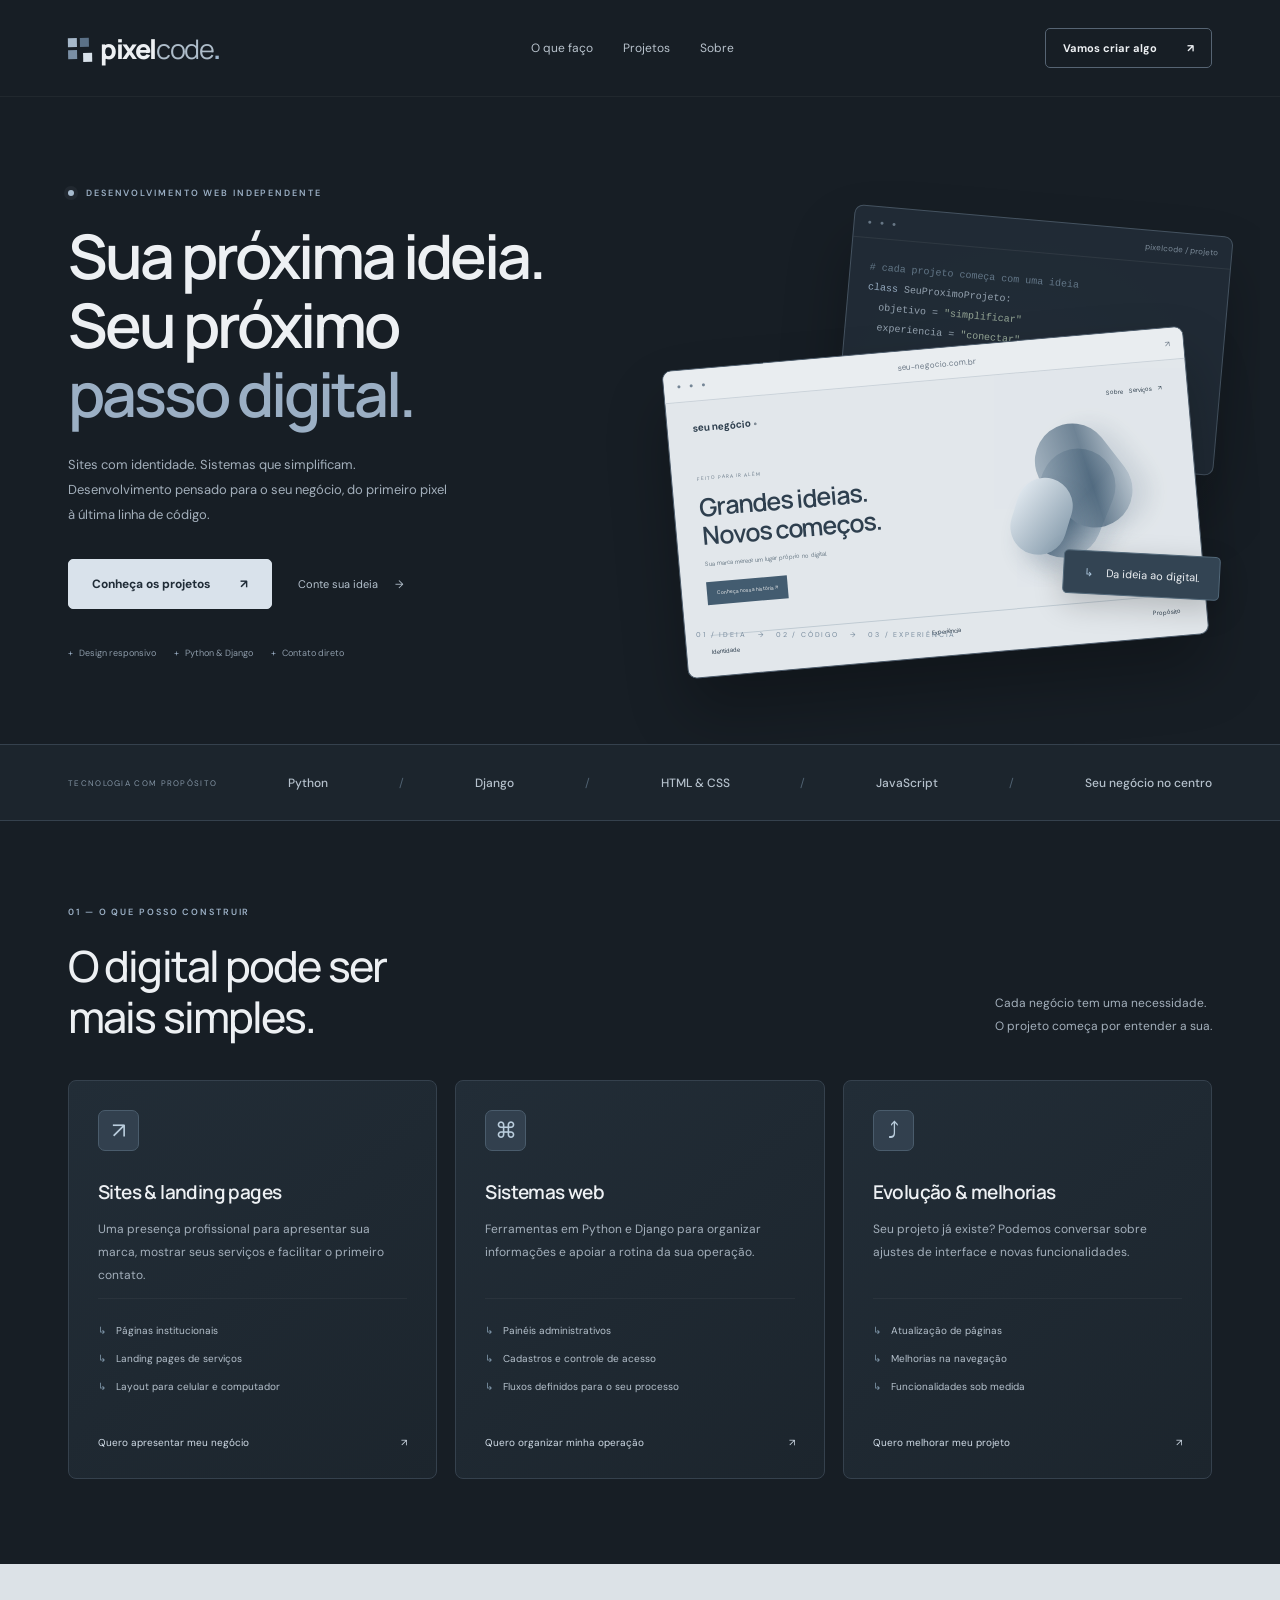
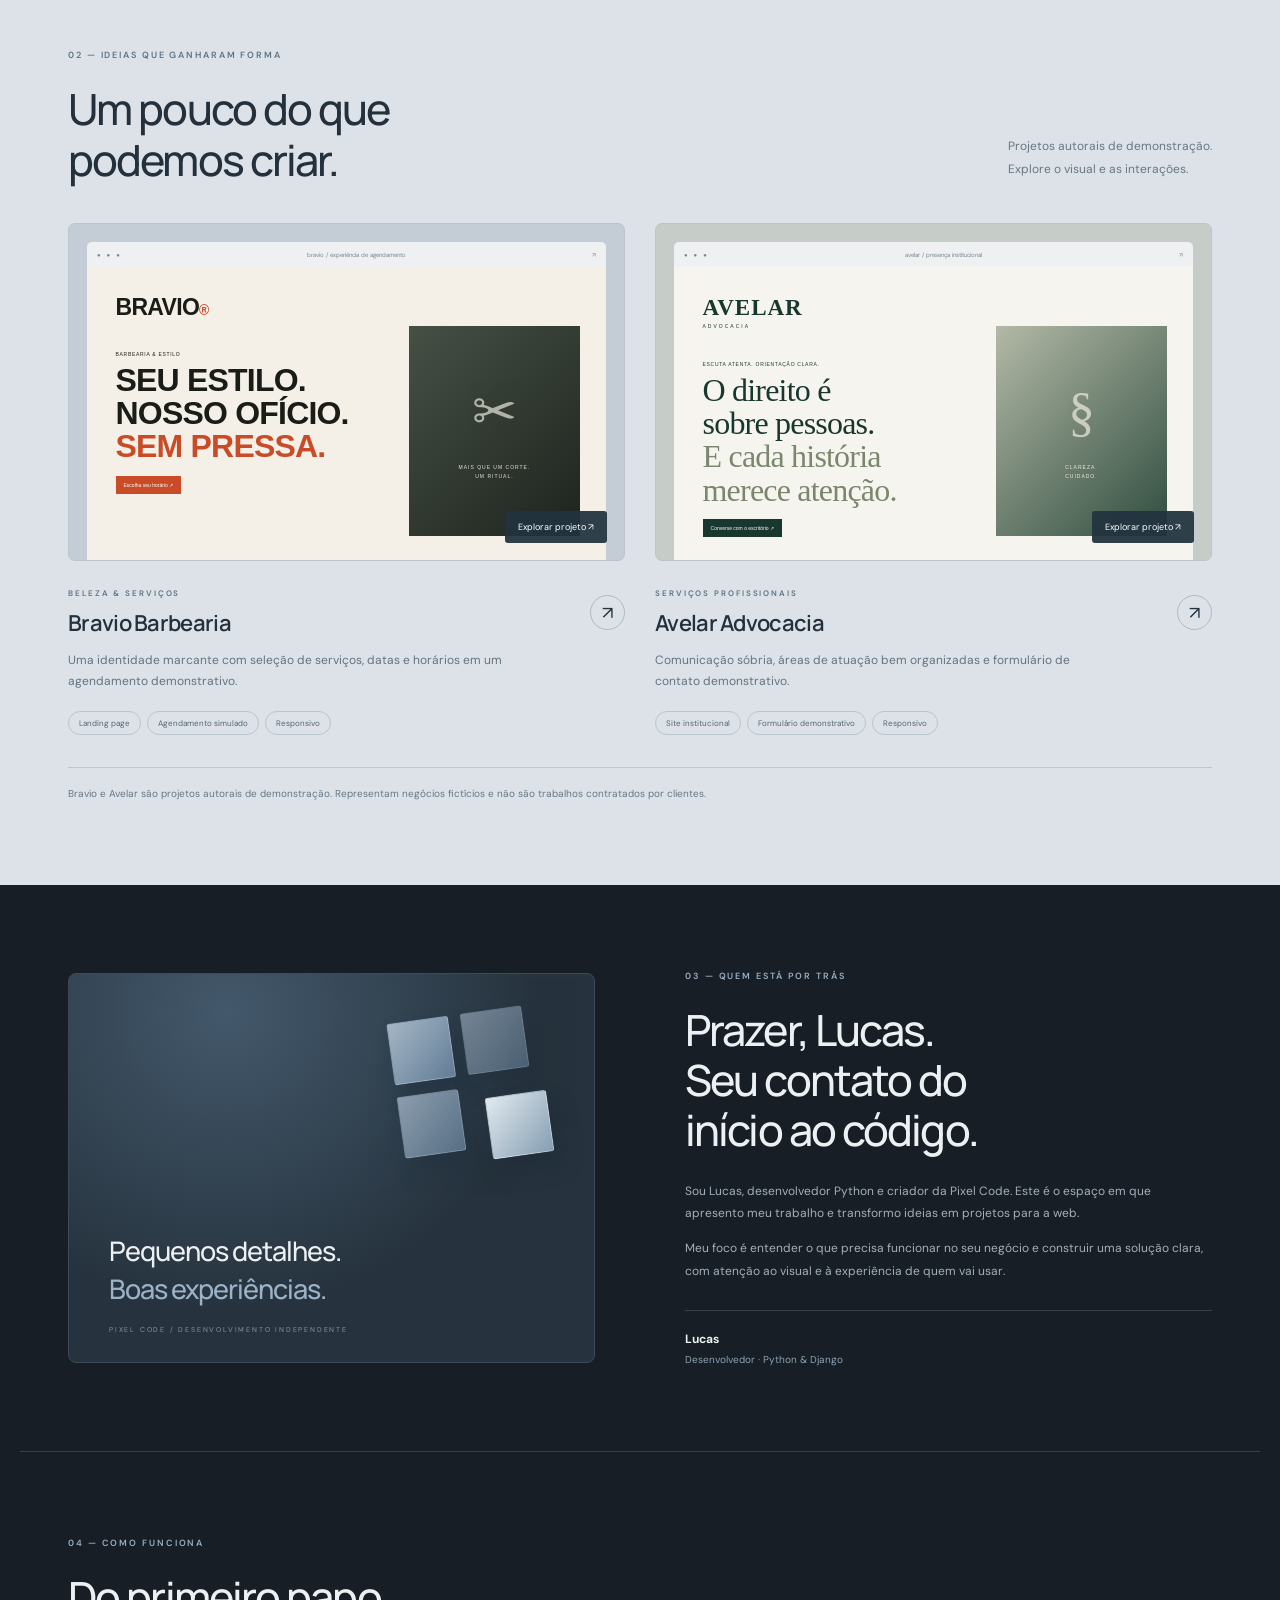
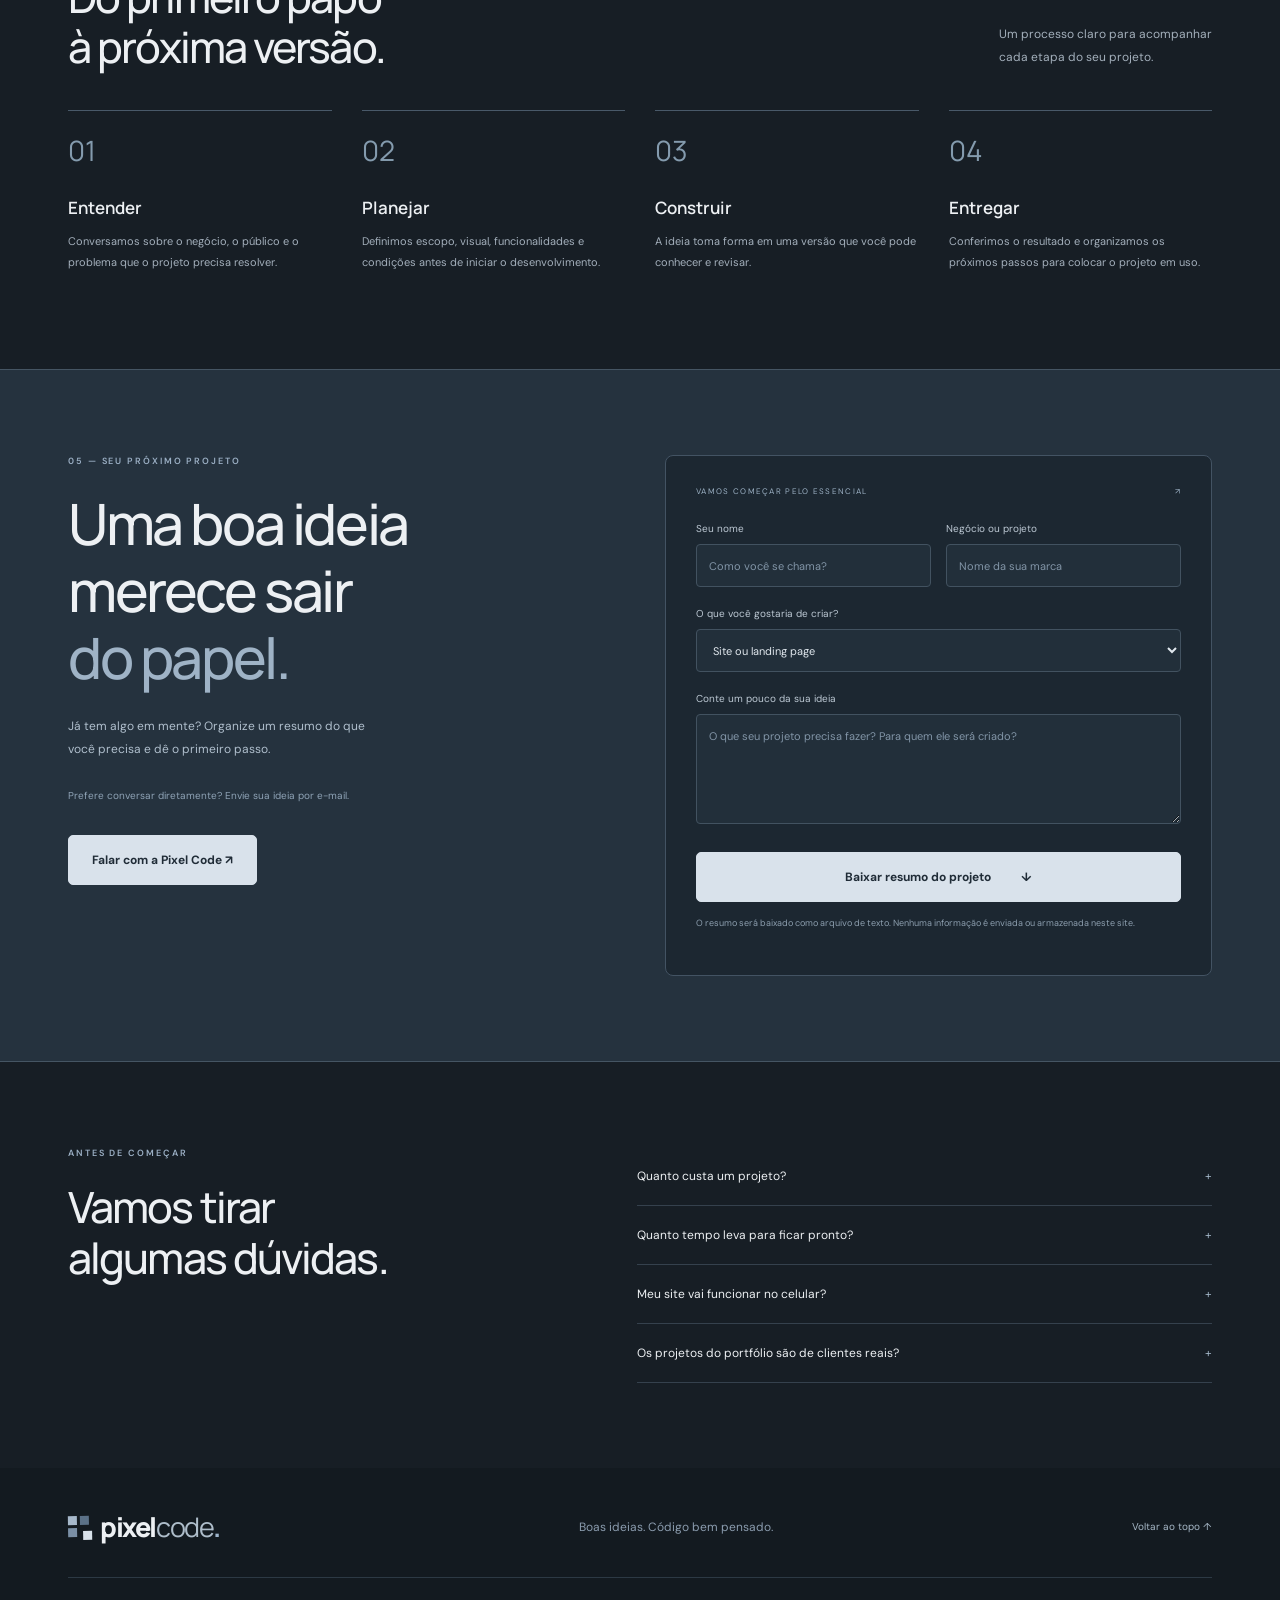
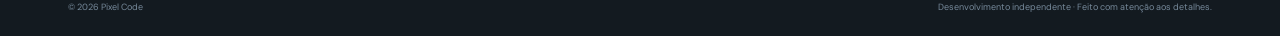
==== index.html @ fd263a15 "Add files via upload att" ====
<!DOCTYPE html><html lang="pt-BR"><head><meta charset="UTF-8"><meta name="viewport" content="width=device-width, initial-scale=1"><meta name="theme-color" content="#171e25"><meta name="description" content="Portfólio Pixel Code: projetos de sites, landing pages e sistemas web desenvolvidos com Python e Django."><title>Pixel Code — Da ideia ao digital.</title><link rel="preconnect" href="https://fonts.googleapis.com"><link href="https://fonts.googleapis.com/css2?family=DM+Sans:wght@400;500;600;700&family=Manrope:wght@400;500;600;700;800&display=swap" rel="stylesheet"><link rel="stylesheet" href="./styles.css"><link rel="icon" href="./assets/favicon.svg" type="image/svg+xml"></head><body><header class="header"><nav class="wrap nav" aria-label="Navegação principal"><a class="logo" href="#inicio" aria-label="Pixel Code início"><span class="mark" aria-hidden="true"><i></i><i></i><i></i><i></i></span>pixel<span>code</span><b>.</b></a><div class="nav-links"><a href="#servicos">O que faço</a><a href="#projetos">Projetos</a><a href="#sobre">Sobre</a></div><a class="button small outline" href="#contato">Vamos criar algo <span>↗</span></a></nav></header>
<main><section id="inicio" class="hero wrap"><div class="hero-copy"><p class="eyebrow"><span class="dot"></span> DESENVOLVIMENTO WEB INDEPENDENTE</p><h1>Sua próxima ideia.<br>Seu próximo<br><span>passo digital.</span></h1><p class="intro">Sites com identidade. Sistemas que simplificam.<br>Desenvolvimento pensado para o seu negócio, do primeiro pixel à última linha de código.</p><div class="hero-actions"><a href="#projetos" class="button">Conheça os projetos <span>↗</span></a><a href="#contato" class="text-link">Conte sua ideia <span>→</span></a></div><div class="hero-tags"><span>Design responsivo</span><span>Python & Django</span><span>Contato direto</span></div></div><div class="visual" aria-label="Ilustração de desenvolvimento de um site"><div class="orb"></div><div class="window back-window"><div class="window-bar"><span>● ● ●</span><span>pixelcode / projeto</span></div><div class="code"><span class="code-muted"># cada projeto começa com uma ideia</span><br><b>class</b> SeuProximoProjeto:<br>&nbsp;&nbsp;objetivo = <em>"simplificar"</em><br>&nbsp;&nbsp;experiencia = <em>"conectar"</em><br><br>&nbsp;&nbsp;<b>def</b> construir(self):<br>&nbsp;&nbsp;&nbsp;&nbsp;<b>return</b> ideia.em_realidade()</div></div><div class="window front-window"><div class="window-bar"><span>● ● ●</span><span>seu-negocio.com.br</span><span>↗</span></div><div class="mini-site"><div class="mini-nav"><b>seu negócio<span>®</span></b><span>Sobre &nbsp; Serviços &nbsp; ↗</span></div><div class="mini-body"><div><span class="mini-label">FEITO PARA IR ALÉM</span><h2>Grandes ideias.<br>Novos começos.</h2><p>Sua marca merece um lugar próprio no digital.</p><span class="mini-btn">Conheça nossa história ↗</span></div><div class="sculpture"><div></div><div></div><div></div></div></div><div class="mini-bottom"><span>Identidade</span><span>Experiência</span><span>Propósito</span></div></div></div><div class="floating-label"><span>↳</span> Da ideia ao digital.</div><span class="coordinate">01 / IDEIA &nbsp; → &nbsp; 02 / CÓDIGO &nbsp; → &nbsp; 03 / EXPERIÊNCIA</span></div></section>
<div class="tech-strip"><div class="wrap"><span>TECNOLOGIA COM PROPÓSITO</span><b>Python</b><i>/</i><b>Django</b><i>/</i><b>HTML & CSS</b><i>/</i><b>JavaScript</b><i>/</i><b>Seu negócio no centro</b></div></div>
<section id="servicos" class="wrap section"><div class="section-head"><div><p class="eyebrow">01 — O QUE POSSO CONSTRUIR</p><h2>O digital pode ser<br>mais simples.</h2></div><p>Cada negócio tem uma necessidade.<br>O projeto começa por entender a sua.</p></div><div class="services"><article><span class="service-icon">↗</span><h3>Sites & landing pages</h3><p>Uma presença profissional para apresentar sua marca, mostrar seus serviços e facilitar o primeiro contato.</p><ul><li>Páginas institucionais</li><li>Landing pages de serviços</li><li>Layout para celular e computador</li></ul><a href="#contato" data-kind="Site ou landing page">Quero apresentar meu negócio <span>↗</span></a></article><article><span class="service-icon">⌘</span><h3>Sistemas web</h3><p>Ferramentas em Python e Django para organizar informações e apoiar a rotina da sua operação.</p><ul><li>Painéis administrativos</li><li>Cadastros e controle de acesso</li><li>Fluxos definidos para o seu processo</li></ul><a href="#contato" data-kind="Sistema web">Quero organizar minha operação <span>↗</span></a></article><article><span class="service-icon">⤴</span><h3>Evolução & melhorias</h3><p>Seu projeto já existe? Podemos conversar sobre ajustes de interface e novas funcionalidades.</p><ul><li>Atualização de páginas</li><li>Melhorias na navegação</li><li>Funcionalidades sob medida</li></ul><a href="#contato" data-kind="Melhorias em projeto existente">Quero melhorar meu projeto <span>↗</span></a></article></div></section>
<section id="projetos" class="projects section"><div class="wrap"><div class="section-head"><div><p class="eyebrow">02 — IDEIAS QUE GANHARAM FORMA</p><h2>Um pouco do que<br>podemos criar.</h2></div><p>Projetos autorais de demonstração.<br>Explore o visual e as interações.</p></div><div class="project-grid"><article class="project"><a class="project-preview bravio" href="./projetos/bravio/" target="_blank" rel="noopener" aria-label="Abrir demonstração Bravio Barbearia"><div class="browser-top"><span>● ● ●</span><span>bravio / experiência de agendamento</span><span>↗</span></div><div class="project-cover cover-bravio" aria-hidden="true"><div class="cover-brand">BRAVIO<span>®</span></div><div class="cover-content"><span>BARBEARIA & ESTILO</span><strong>Seu estilo.<br>Nosso ofício.<br><em>Sem pressa.</em></strong><span class="cover-cta">Escolha seu horário ↗</span></div><div class="cover-art"><span>✂</span><small>MAIS QUE UM CORTE.<br>UM RITUAL.</small></div></div><span class="preview-open">Explorar projeto ↗</span></a><div class="project-meta"><div><p class="eyebrow">BELEZA & SERVIÇOS</p><h3>Bravio Barbearia</h3></div><a href="./projetos/bravio/" target="_blank" rel="noopener" aria-label="Abrir projeto Bravio">↗</a></div><p class="project-description">Uma identidade marcante com seleção de serviços, datas e horários em um agendamento demonstrativo.</p><div class="chips"><span>Landing page</span><span>Agendamento simulado</span><span>Responsivo</span></div></article><article class="project"><a class="project-preview avelar" href="./projetos/avelar/" target="_blank" rel="noopener" aria-label="Abrir demonstração Avelar Advocacia"><div class="browser-top"><span>● ● ●</span><span>avelar / presença institucional</span><span>↗</span></div><div class="project-cover cover-avelar" aria-hidden="true"><div class="cover-brand">AVELAR<small>ADVOCACIA</small></div><div class="cover-content"><span>ESCUTA ATENTA. ORIENTAÇÃO CLARA.</span><strong>O direito é<br>sobre pessoas.<br><em>E cada história<br>merece atenção.</em></strong><span class="cover-cta">Converse com o escritório ↗</span></div><div class="cover-art"><span>§</span><small>CLAREZA.<br>CUIDADO.</small></div></div><span class="preview-open">Explorar projeto ↗</span></a><div class="project-meta"><div><p class="eyebrow">SERVIÇOS PROFISSIONAIS</p><h3>Avelar Advocacia</h3></div><a href="./projetos/avelar/" target="_blank" rel="noopener" aria-label="Abrir projeto Avelar">↗</a></div><p class="project-description">Comunicação sóbria, áreas de atuação bem organizadas e formulário de contato demonstrativo.</p><div class="chips"><span>Site institucional</span><span>Formulário demonstrativo</span><span>Responsivo</span></div></article></div><p class="project-note">Bravio e Avelar são projetos autorais de demonstração. Representam negócios fictícios e não são trabalhos contratados por clientes.</p></div></section>
<section id="sobre" class="wrap section about"><div class="about-art" aria-hidden="true"><div class="big-pixel"><i></i><i></i><i></i><i></i></div><p>Pequenos detalhes.<br><span>Boas experiências.</span></p><span class="art-index">PIXEL CODE / DESENVOLVIMENTO INDEPENDENTE</span></div><div class="about-copy"><p class="eyebrow">03 — QUEM ESTÁ POR TRÁS</p><h2>Prazer, Lucas.<br>Seu contato do<br>início ao código.</h2><p>Sou Lucas, desenvolvedor Python e criador da Pixel Code. Este é o espaço em que apresento meu trabalho e transformo ideias em projetos para a web.</p><p>Meu foco é entender o que precisa funcionar no seu negócio e construir uma solução clara, com atenção ao visual e à experiência de quem vai usar.</p><div class="about-sign"><b>Lucas</b><span>Desenvolvedor · Python & Django</span></div></div></section>
<section class="wrap section process-section"><div class="section-head"><div><p class="eyebrow">04 — COMO FUNCIONA</p><h2>Do primeiro papo<br>à próxima versão.</h2></div><p>Um processo claro para acompanhar<br>cada etapa do seu projeto.</p></div><div class="process"><article><span>01</span><h3>Entender</h3><p>Conversamos sobre o negócio, o público e o problema que o projeto precisa resolver.</p></article><article><span>02</span><h3>Planejar</h3><p>Definimos escopo, visual, funcionalidades e condições antes de iniciar o desenvolvimento.</p></article><article><span>03</span><h3>Construir</h3><p>A ideia toma forma em uma versão que você pode conhecer e revisar.</p></article><article><span>04</span><h3>Entregar</h3><p>Conferimos o resultado e organizamos os próximos passos para colocar o projeto em uso.</p></article></div></section>
<section id="contato" class="contact section"><div class="wrap contact-grid"><div><p class="eyebrow">05 — SEU PRÓXIMO PROJETO</p><h2>Uma boa ideia<br>merece sair<br><span>do papel.</span></h2><p class="contact-intro">Já tem algo em mente? Organize um resumo do que você precisa e dê o primeiro passo.</p><p class="contact-note" id="contact-note">Prepare seu briefing ou entre em contato: pixelc.contato@gmail.com.</p><a class="direct-contact button" id="direct-contact" href="mailto:pixelc.contato@gmail.com">Falar com a Pixel Code ↗</a></div><form id="brief-form" class="brief-form"><div class="form-head"><span>VAMOS COMEÇAR PELO ESSENCIAL</span><span>↗</span></div><div class="field-grid"><div><label for="name">Seu nome</label><input id="name" autocomplete="name" minlength="2" maxlength="80" placeholder="Como você se chama?" required></div><div><label for="business">Negócio ou projeto</label><input id="business" maxlength="100" placeholder="Nome da sua marca"></div><div class="wide"><label for="kind">O que você gostaria de criar?</label><select id="kind"><option>Site ou landing page</option><option>Sistema web</option><option>Melhorias em projeto existente</option><option>Ainda quero entender as possibilidades</option></select></div><div class="wide"><label for="idea">Conte um pouco da sua ideia</label><textarea id="idea" minlength="15" maxlength="2500" placeholder="O que seu projeto precisa fazer? Para quem ele será criado?" required></textarea></div></div><button class="button" type="submit">Baixar resumo do projeto <span>↓</span></button><p class="form-note">O resumo será baixado como arquivo de texto. Nenhuma informação é enviada ou armazenada neste site.</p><p class="status" id="status" role="status"></p></form></div></section>
<section class="wrap faq section"><div><p class="eyebrow">ANTES DE COMEÇAR</p><h2>Vamos tirar<br>algumas dúvidas.</h2></div><div><details><summary>Quanto custa um projeto?</summary><p>O valor depende das páginas, funcionalidades e integrações necessárias. O orçamento é definido após entender o escopo e os objetivos.</p></details><details><summary>Quanto tempo leva para ficar pronto?</summary><p>O prazo varia conforme o tamanho do projeto e a disponibilidade de textos e materiais. As etapas e as datas são combinadas antes do início.</p></details><details><summary>Meu site vai funcionar no celular?</summary><p>O layout é pensado para se adaptar a telas de celular, tablet e computador, com navegação e conteúdo adequados para cada formato.</p></details><details><summary>Os projetos do portfólio são de clientes reais?</summary><p>Bravio e Avelar são projetos autorais para demonstrar possibilidades de design e interação. Os formulários e agendamentos dessas páginas são simulações.</p></details></div></section></main>
<footer class="footer"><div class="wrap"><div class="footer-top"><a class="logo" href="#inicio"><span class="mark" aria-hidden="true"><i></i><i></i><i></i><i></i></span>pixel<span>code</span><b>.</b></a><p>Boas ideias. Código bem pensado.</p><a href="#inicio">Voltar ao topo ↑</a></div><div class="footer-bottom"><span>© <span id="year"></span> Pixel Code</span><span>Desenvolvimento independente · Feito com atenção aos detalhes.</span></div></div></footer><script src="./script.js"></script></body></html>
---- styles.css ----
:root{--bg:#171e25;--panel:#1e2730;--lighter:#26313c;--line:#35414d;--text:#edf0f3;--muted:#a3afbb;--blue:#9bafc4;--light:#d9e2eb}*{box-sizing:border-box}html{scroll-behavior:smooth;scroll-padding-top:90px}body{margin:0;background:var(--bg);color:var(--text);font-family:'DM Sans',sans-serif;-webkit-font-smoothing:antialiased}a{color:inherit;text-decoration:none}button,input,textarea,select{font:inherit}button{cursor:pointer}a:focus-visible,button:focus-visible,input:focus-visible,textarea:focus-visible,select:focus-visible,summary:focus-visible{outline:2px solid var(--blue);outline-offset:5px}[hidden]{display:none!important}.wrap{max-width:1240px;padding:0 48px;margin:auto}.header{border-bottom:1px solid #ffffff0b}.nav{height:96px;display:flex;justify-content:space-between;align-items:center}.logo{display:inline-flex;align-items:center;font:800 27px 'Manrope',sans-serif;letter-spacing:-1.4px}.logo>span:not(.mark){font-weight:400;color:#aebdca}.logo>b{color:#9eb5cc}.mark{display:grid;grid-template-columns:9px 9px;gap:3px;margin-right:11px;transform:rotate(-1deg)}.mark i{width:9px;height:9px;background:#a6b8ca}.mark i:nth-child(2){background:#5b7187}.mark i:nth-child(3){background:#7a8fa5}.mark i:nth-child(4){transform:translate(3px,3px);background:#d8e1e9}.nav-links{display:flex;gap:30px;font-size:12px;color:#b8c2cc}.nav-links a:hover,.text-link:hover{color:white}.button{display:inline-flex;justify-content:center;align-items:center;gap:30px;background:var(--light);border:1px solid var(--light);color:#202c37;padding:16px 23px;font-size:12px;font-weight:700;border-radius:5px;transition:background .2s,transform .2s}.button:hover{background:white;transform:translateY(-2px)}.small{padding:12px 17px;font-size:11px}.outline{background:transparent;border-color:#566473;color:var(--text)}.outline:hover{background:var(--lighter)}.hero{padding-top:90px;padding-bottom:85px;display:grid;grid-template-columns:1.1fr 1fr;gap:15px;align-items:center;overflow:hidden}.eyebrow{font-size:9px;letter-spacing:1.9px;color:var(--blue);font-weight:600;margin:0 0 23px}.dot{display:inline-block;width:6px;height:6px;background:#a7bbce;border-radius:50%;margin-right:8px;box-shadow:0 0 0 4px #a7bbce10}h1,h2,h3,p{margin-top:0}h1{font:600 clamp(47px,4.8vw,67px)/1.12 'Manrope',sans-serif;letter-spacing:-3px;margin:0 0 25px}h1>span{color:var(--blue)}.intro{font-size:13px;color:var(--muted);line-height:1.9;max-width:380px;margin-bottom:32px}.hero-actions{display:flex;align-items:center;gap:26px}.text-link{font-size:11px;color:#b4c1cd;display:inline-flex;gap:17px}.hero-tags{display:flex;gap:18px;margin-top:38px;color:#8d9ba9;font-size:9px}.hero-tags span:before{content:'+';margin-right:6px;color:var(--blue)}.visual{height:430px;position:relative;perspective:1000px}.orb{width:440px;height:440px;background:radial-gradient(ellipse,#65829c26,transparent 65%);position:absolute;top:0;right:-30px}.window{position:absolute;border:1px solid #4d5c6b;border-radius:9px;background:#222d38;overflow:hidden;box-shadow:0 35px 60px #0004}.back-window{width:380px;height:240px;right:-12px;top:12px;transform:rotate(5deg);opacity:.85}.window-bar{height:32px;padding:0 13px;border-bottom:1px solid #ffffff14;display:flex;align-items:center;justify-content:space-between;font-size:8px;color:#8e9eae}.window-bar>span:first-child{font-size:7px;letter-spacing:3px;color:#758696}.code{font:10px/2 monospace;padding:19px;color:#a9b8c6}.code b{color:#adc4dc;font-weight:400}.code em{color:#abbda9;font-style:normal}.code-muted{color:#6f8597}.front-window{left:0;right:15px;top:140px;transform:rotate(-5deg);background:#e2e7eb}.front-window .window-bar{background:#e9edf0;color:#697684;border-color:#cbd3da}.mini-site{padding:20px 25px;color:#2e3f4e}.mini-nav{display:flex;justify-content:space-between;align-items:center;font-size:6px}.mini-nav b{font-size:10px}.mini-nav b span{font-size:6px;margin-left:3px}.mini-body{display:grid;grid-template-columns:1.3fr 1fr;gap:10px;padding:30px 0}.mini-label{font-size:5px;letter-spacing:1px;color:#6e7e8c}.mini-body h2{font:600 25px/1.15 'Manrope';letter-spacing:-1px;margin:8px 0}.mini-body p{font-size:6px;color:#6d7d89;max-width:140px;line-height:1.8}.mini-btn{display:inline-block;background:#435c70;color:#eee;padding:8px 10px;font-size:5px;margin-top:7px}.mini-bottom{border-top:1px solid #c0cbd3;display:flex;justify-content:space-between;font-size:6px;padding-top:12px}.sculpture{position:relative;display:flex;align-items:center;justify-content:center;transform:rotate(-8deg)}.sculpture div{position:absolute;width:75px;height:112px;border-radius:45px;background:linear-gradient(110deg,#9eafbd,#526b80 55%,#c1cdd7);box-shadow:12px 12px 20px #3b526b28;transform:rotate(35deg)}.sculpture div:nth-child(2){transform:rotate(-25deg) translate(27px,-14px);opacity:.8}.sculpture div:nth-child(3){width:56px;height:78px;transform:rotate(30deg) translate(-24px,21px);background:linear-gradient(110deg,#e6edf3,#8399aa)}.floating-label{position:absolute;right:-8px;bottom:41px;padding:14px 20px;background:#334453;border:1px solid #526879;border-radius:5px;font-size:11px;transform:rotate(3deg);box-shadow:0 10px 30px #0003}.floating-label span{margin-right:10px;color:#a8c2d8}.coordinate{position:absolute;bottom:-1px;left:22px;font-size:7px;letter-spacing:1.8px;color:#788b9d}.tech-strip{border-top:1px solid var(--line);border-bottom:1px solid var(--line);background:#1c252d}.tech-strip .wrap{min-height:75px;display:flex;align-items:center;justify-content:space-between;gap:22px}.tech-strip span{font-size:8px;letter-spacing:1.3px;color:#8495a5}.tech-strip b{font-weight:500;font-size:12px;color:#b5c1cc}.tech-strip i{font-style:normal;font-size:12px;color:#506272}.section{padding-top:85px;padding-bottom:85px}.section-head{display:flex;justify-content:space-between;align-items:end;gap:30px;margin-bottom:38px}h2{font:500 43px/1.17 'Manrope',sans-serif;letter-spacing:-1.9px;margin:0} .section-head>p{font-size:12px;line-height:1.9;color:var(--muted);margin:0 0 4px}.services{display:grid;grid-template-columns:repeat(3,1fr);gap:18px}.services article{border:1px solid var(--line);background:linear-gradient(140deg,#222d37,#1c252d);padding:29px;border-radius:8px}.service-icon{width:41px;height:41px;background:#32404e;color:#bacddd;border:1px solid #4a5c6c;display:grid;place-items:center;border-radius:7px;font-size:22px;margin-bottom:28px}.services h3{font:600 19px 'Manrope';letter-spacing:-.6px;margin-bottom:13px}.services p{font-size:12px;color:var(--muted);line-height:1.9;min-height:68px}.services ul{list-style:none;padding:18px 0;margin:0 0 17px;border-top:1px solid #ffffff0b;color:#b6c2cd;font-size:10px;line-height:2.8}.services li:before{content:'↳';color:#7d94a7;margin-right:10px}.services a{font-size:10px;display:flex;justify-content:space-between;gap:10px;color:#d1dce7}.projects{background:#dce2e7;color:#24313d}.projects .eyebrow{color:#5d7386}.projects .section-head>p{color:#687784}.project-grid{display:grid;grid-template-columns:1fr 1fr;gap:30px}.project-preview{isolation:isolate;display:block;position:relative;background:#c4cdd5;border:1px solid #bac5ce;padding:20px 20px 0;border-radius:7px;overflow:hidden;height:300px}.project-preview.avelar{background:#c6cdc8}.browser-top{display:flex;align-items:center;justify-content:space-between;background:#eef0f1;height:25px;font-size:6px;color:#7b8790;padding:0 10px;border-radius:5px 5px 0 0}.browser-top>span:first-child{font-size:6px;letter-spacing:2px}.preview-open{position:absolute;bottom:17px;right:17px;background:#22333fee;color:white;padding:10px 13px;font-size:9px;border-radius:3px;transition:transform .2s}.project-preview:hover .preview-open{transform:translateY(-4px)}.project-meta{display:flex;justify-content:space-between;align-items:center;margin:27px 0 12px}.project-meta .eyebrow{font-size:8px;margin-bottom:10px}.project-meta h3{font:600 22px 'Manrope';margin:0;letter-spacing:-.7px}.project-meta>a{display:grid;place-items:center;border:1px solid #aebbc5;width:35px;height:35px;border-radius:50%;font-size:18px}.project-description{font-size:12px;color:#637382;line-height:1.8;max-width:440px;margin-bottom:18px}.chips{display:flex;flex-wrap:wrap;gap:6px}.chips span{font-size:8px;padding:6px 10px;border:1px solid #b9c5ce;border-radius:20px;color:#526777}.project-note{font-size:10px;color:#667887;margin:32px 0 0;border-top:1px solid #bcc8d1;padding-top:19px}.about{display:grid;grid-template-columns:1fr 1fr;gap:90px;align-items:center}.about-art{height:390px;border:1px solid #3b4b59;background:radial-gradient(at 30% 10%,#43586b,#26333e 60%);border-radius:8px;padding:40px;position:relative;overflow:hidden}.big-pixel{display:grid;grid-template-columns:62px 62px;gap:12px;transform:rotate(-8deg);position:absolute;right:63px;top:40px}.big-pixel i{width:62px;height:62px;background:linear-gradient(135deg,#a4b5c5,#637e97);box-shadow:7px 14px 22px #11212f44;border:1px solid #abc0d244;border-radius:3px}.big-pixel i:nth-child(2){opacity:.6}.big-pixel i:nth-child(3){opacity:.8}.big-pixel i:nth-child(4){transform:translate(13px,13px);background:linear-gradient(135deg,#e1e9ef,#859fb3)}.about-art>p{position:absolute;bottom:54px;font:500 27px/1.4 'Manrope';letter-spacing:-1px;margin:0}.about-art>p span{color:#9cb3c7}.art-index{position:absolute;bottom:28px;font-size:7px;letter-spacing:1.8px;color:#8196a9}.about-copy h2{margin-bottom:24px}.about-copy>p:not(.eyebrow){font-size:12px;color:var(--muted);line-height:1.9}.about-sign{margin-top:27px;border-top:1px solid var(--line);padding-top:20px;display:flex;flex-direction:column;gap:6px;font-size:12px}.about-sign span{font-size:10px;color:#8ea2b5}.process-section{border-top:1px solid var(--line)}.process{display:grid;grid-template-columns:repeat(4,1fr);gap:30px}.process article{border-top:1px solid #495969;padding-top:20px}.process article>span{font:400 28px 'Manrope';color:#849bae}.process h3{font:600 17px 'Manrope';margin:27px 0 12px}.process p{color:var(--muted);font-size:11px;line-height:1.9}.contact{background:#25323e;border-top:1px solid #455563;border-bottom:1px solid #455563}.contact-grid{display:grid;grid-template-columns:1fr 1.1fr;gap:100px}.contact h2{font-size:57px;letter-spacing:-2.4px}.contact h2 span{color:#9fb3c6}.contact-intro{font-size:12px;color:#b0bfcd;line-height:1.9;margin:25px 0;max-width:300px}.contact-note{font-size:10px;color:#8fa3b6;line-height:1.9;max-width:290px}.direct-contact{margin-top:20px}.brief-form{background:#1c2731;padding:30px;border:1px solid #435363;border-radius:8px}.form-head{display:flex;justify-content:space-between;font-size:8px;letter-spacing:1.3px;color:#9cb1c4;margin-bottom:26px}.field-grid{display:grid;grid-template-columns:1fr 1fr;gap:20px 15px}.wide{grid-column:1/-1}label{font-size:10px;display:block;margin-bottom:9px;color:#bdc9d4}input,select,textarea{border:1px solid #425260;border-radius:4px;background:#222f3a;color:#e1e8ee;width:100%;padding:12px;font-size:11px;min-height:43px}input::placeholder,textarea::placeholder{color:#8295a7}textarea{resize:vertical;min-height:110px;line-height:1.7}.brief-form>.button{width:100%;margin-top:23px}.form-note{font-size:9px;color:#8c9eae;line-height:1.8;margin:13px 0 0}.status{font-size:11px;color:#c8d9e6;line-height:1.8;margin:14px 0 0}.faq{display:grid;grid-template-columns:1fr 1.2fr;gap:90px}details{border-bottom:1px solid var(--line);padding:21px 0}summary{display:flex;justify-content:space-between;gap:15px;font-size:12px;cursor:pointer;list-style:none}summary:after{content:'+';color:#9db0c1}details[open] summary:after{content:'−'}details p{font-size:11px;color:var(--muted);line-height:1.9;margin:16px 20px 0 0}.footer{background:#131a20;padding:40px 0 23px}.footer-top{display:flex;align-items:center;justify-content:space-between;gap:30px}.footer-top p{font-size:12px;color:#8b9cae;margin:0}.footer-top>a:last-child{font-size:10px;color:#a7b8c7}.footer-bottom{display:flex;justify-content:space-between;gap:20px;border-top:1px solid #2c3944;margin-top:32px;padding-top:23px;font-size:9px;color:#76899a}@media(min-width:1400px){}@media(max-width:900px){.wrap{padding:0 28px}.hero{padding-top:65px;padding-bottom:65px}.hero h1{font-size:53px;letter-spacing:-2.5px}.hero-actions{gap:17px}.hero-actions .button{padding:14px 17px;font-size:10px;gap:15px}.hero-tags{gap:12px;font-size:8px}.visual{transform:scale(.86);transform-origin:center; margin-left:-20px;margin-right:-20px}.nav-links{gap:22px}.tech-strip .wrap{gap:15px}.tech-strip span{font-size:7px}.tech-strip b{font-size:10px}.services article{padding:23px}.services h3{font-size:17px}.services p{min-height:91px}.services a{font-size:9px}.about,.contact-grid,.faq{gap:45px}.project-preview{isolation:isolate;height:240px;padding:15px 15px 0}.about-art{padding:25px}.about-art>p{font-size:23px}.big-pixel{right:40px}.process{gap:22px}.contact h2{font-size:48px}.brief-form{padding:24px}}@media(max-width:600px){.wrap{padding:0 23px}.nav{height:80px}.logo{font-size:24px}.nav-links{display:none}.small{font-size:9px;padding:11px 12px;gap:13px}.hero{grid-template-columns:1fr;padding-top:45px;padding-bottom:40px;gap:20px}.hero h1{font-size:53px;letter-spacing:-2.5px}.eyebrow{font-size:8px;letter-spacing:1.5px}.intro{font-size:12px}.hero-actions .button{padding:16px 20px;font-size:11px}.hero-tags{margin-top:28px;font-size:8px;gap:15px}.visual{height:365px;transform:none;margin:15px 0 0}.back-window{width:285px;right:0;top:8px;height:205px}.code{font-size:8px;padding:17px}.front-window{top:125px;left:4px;right:8px}.mini-site{padding:15px 18px}.mini-body{padding:25px 0}.mini-body h2{font-size:22px}.floating-label{right:0;bottom:26px;font-size:10px;padding:12px}.coordinate{font-size:6px;bottom:0;left:0}.tech-strip .wrap{justify-content:center;flex-wrap:wrap;gap:15px;padding-top:20px;padding-bottom:20px}.tech-strip span{width:100%;text-align:center}.tech-strip b:last-child,.tech-strip i:last-of-type{display:none}.section{padding-top:58px;padding-bottom:58px}h2{font-size:36px;letter-spacing:-1.5px}.section-head{display:block;margin-bottom:30px}.section-head>p{margin-top:20px;font-size:11px}.services{grid-template-columns:1fr;gap:15px}.services article{padding:26px}.services h3{font-size:20px}.services p{min-height:0;font-size:12px}.services a{font-size:10px}.service-icon{margin-bottom:22px}.project-grid{grid-template-columns:1fr;gap:38px}.project-preview{isolation:isolate;height:250px}.project-meta{margin-top:22px}.project-note{font-size:9px}.about,.contact-grid,.faq{grid-template-columns:1fr;gap:35px}.about-art{height:330px;padding:30px}.about-art>p{font-size:27px}.big-pixel{right:60px;top:30px}.process{grid-template-columns:1fr 1fr;gap:24px}.process h3{margin-top:17px}.process p{font-size:10px}.contact h2{font-size:49px}.contact-intro{max-width:100%}.contact-note{max-width:100%}.brief-form{padding:24px 18px}.field-grid{gap:18px 12px}.footer-top{align-items:start;flex-wrap:wrap;gap:22px}.footer-top p{font-size:10px}.footer-bottom{flex-direction:column;gap:12px;font-size:8px}.faq{gap:18px}}@media(prefers-reduced-motion:reduce){html{scroll-behavior:auto}.button,.preview-open{transition:none}}

/* Responsive project covers; no fixed-width embedded documents. */
.project-grid>*{min-width:0}.project-preview{height:auto!important;padding:18px 18px 0!important;aspect-ratio:1.65;display:flex;flex-direction:column}.browser-top{flex-shrink:0}.project-cover{position:relative;flex:1;min-height:0;overflow:hidden;padding:5.5%;container-type:inline-size}.cover-bravio{background:#f4f0e7;color:#191c17}.cover-avelar{background:#f6f4ee;color:#18372f}.cover-brand{font:bold clamp(14px,2vw,23px)/1 Georgia,serif;letter-spacing:1px;position:relative;z-index:1}.cover-bravio .cover-brand{font-family:Impact,'Arial Narrow',sans-serif;letter-spacing:-.7px}.cover-brand>span{color:#c94b27;font-size:.6em}.cover-brand>small{display:block;font:5px Arial,sans-serif;letter-spacing:2px;margin-top:4px}.cover-content{position:relative;width:64%;z-index:1;margin-top:7%}.cover-content>span:first-child{display:block;font:5px Arial,sans-serif;letter-spacing:.7px;margin-bottom:7px}.cover-content strong{display:block;font:700 clamp(17px,2.7vw,32px)/1.04 Georgia,serif;letter-spacing:-.8px}.cover-bravio .cover-content strong{font-family:Impact,'Arial Narrow',sans-serif;text-transform:uppercase}.cover-content em{font-style:normal;color:#c94b27}.cover-avelar .cover-content strong{font-weight:400}.cover-avelar .cover-content em{color:#7b866e}.cover-cta{display:inline-block;margin-top:12px;padding:6px 8px;background:#c94b27;color:white;font:5px Arial,sans-serif}.cover-avelar .cover-cta{background:#18372f}.cover-art{position:absolute;right:5%;top:20%;bottom:8%;width:33%;background:linear-gradient(135deg,#465045,#1d241e);display:flex;flex-direction:column;align-items:center;justify-content:center;gap:20px;color:#e8e5dc}.cover-avelar .cover-art{background:linear-gradient(135deg,#b3b9a6,#304d40);color:#f0ecdf}.cover-art>span{font:54px Georgia,serif;opacity:.7}.cover-art small{font:5px/1.8 Arial,sans-serif;letter-spacing:1px;text-align:center}.preview-open{z-index:2}.project-preview .browser-top{gap:10px}.browser-top>span:nth-child(2){overflow:hidden;white-space:nowrap;text-overflow:ellipsis}@media(max-width:600px){.project-preview{aspect-ratio:1.4}.cover-content strong{font-size:clamp(19px,6vw,30px)}.cover-brand{font-size:19px}.cover-content{margin-top:7%}.cover-content>span:first-child{font-size:4.5px}.cover-art>span{font-size:48px}.preview-open{font-size:8px;padding:8px 10px;bottom:13px;right:13px}}
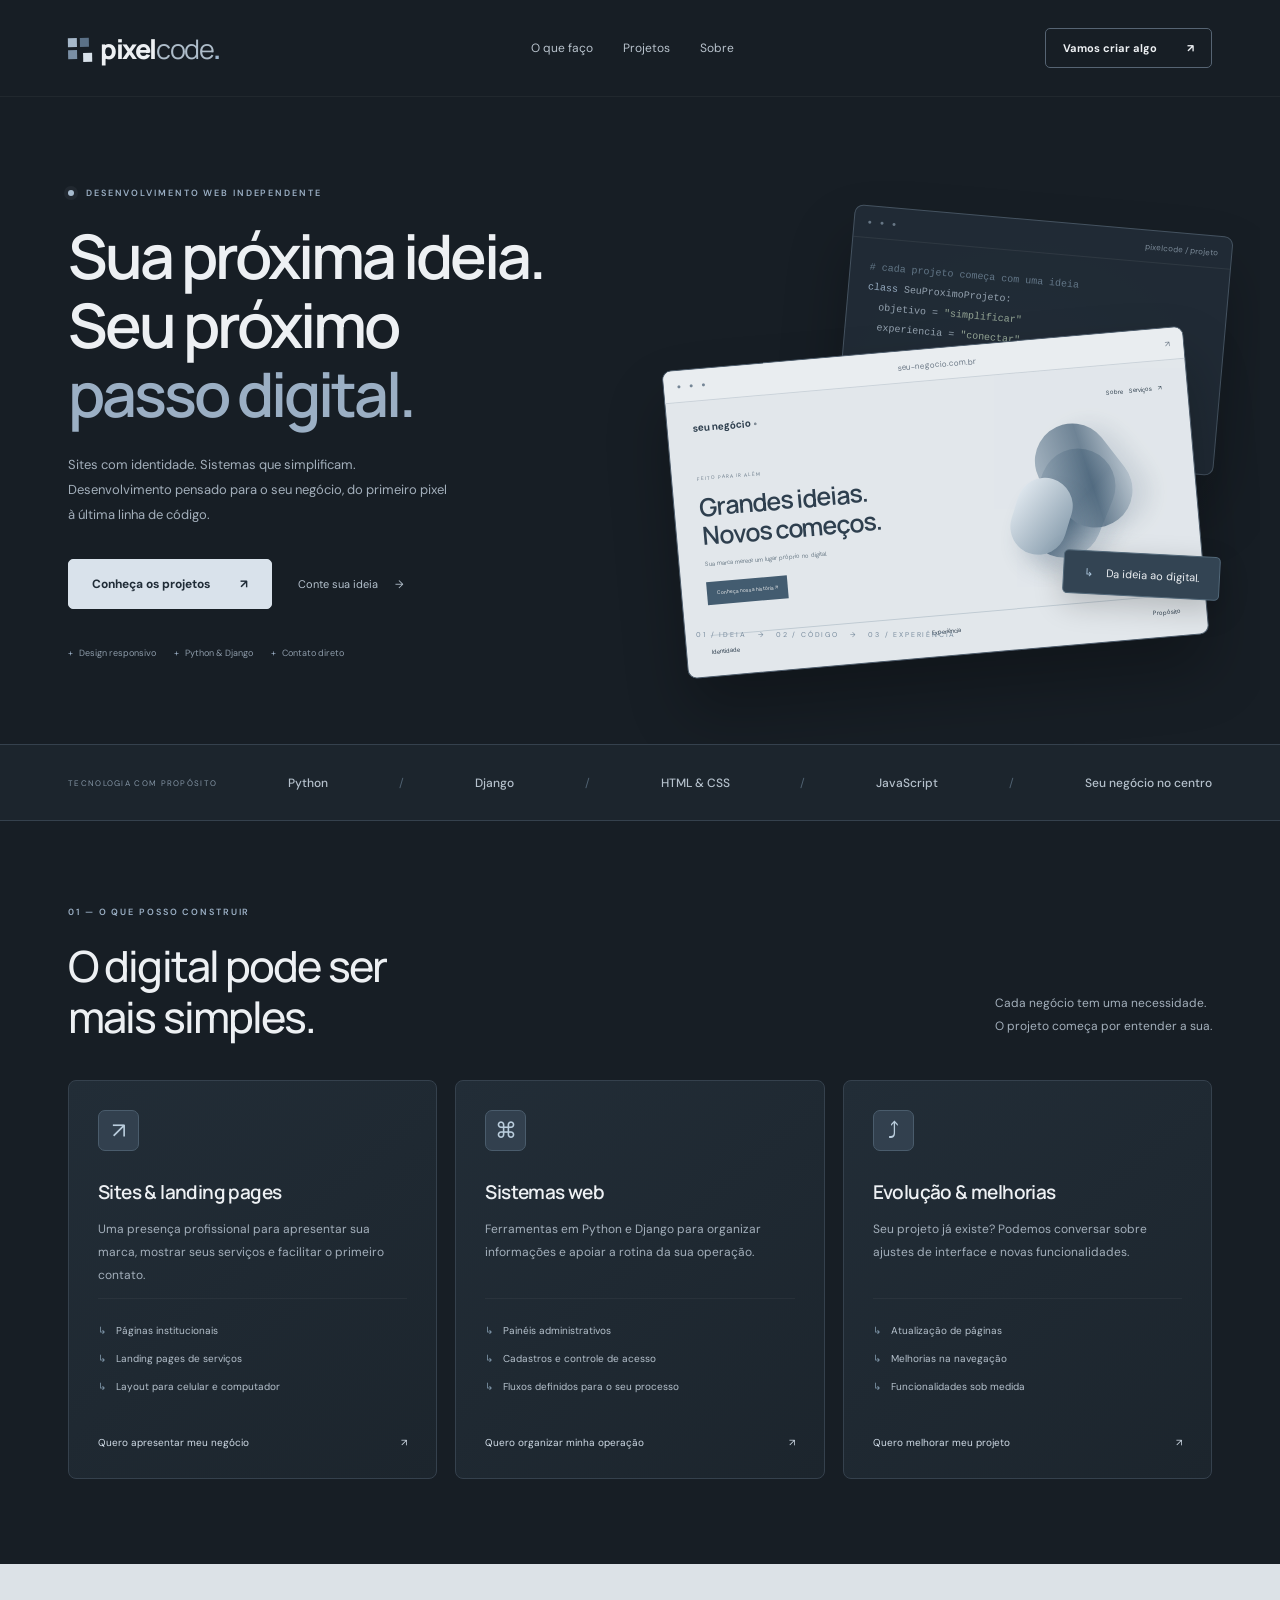
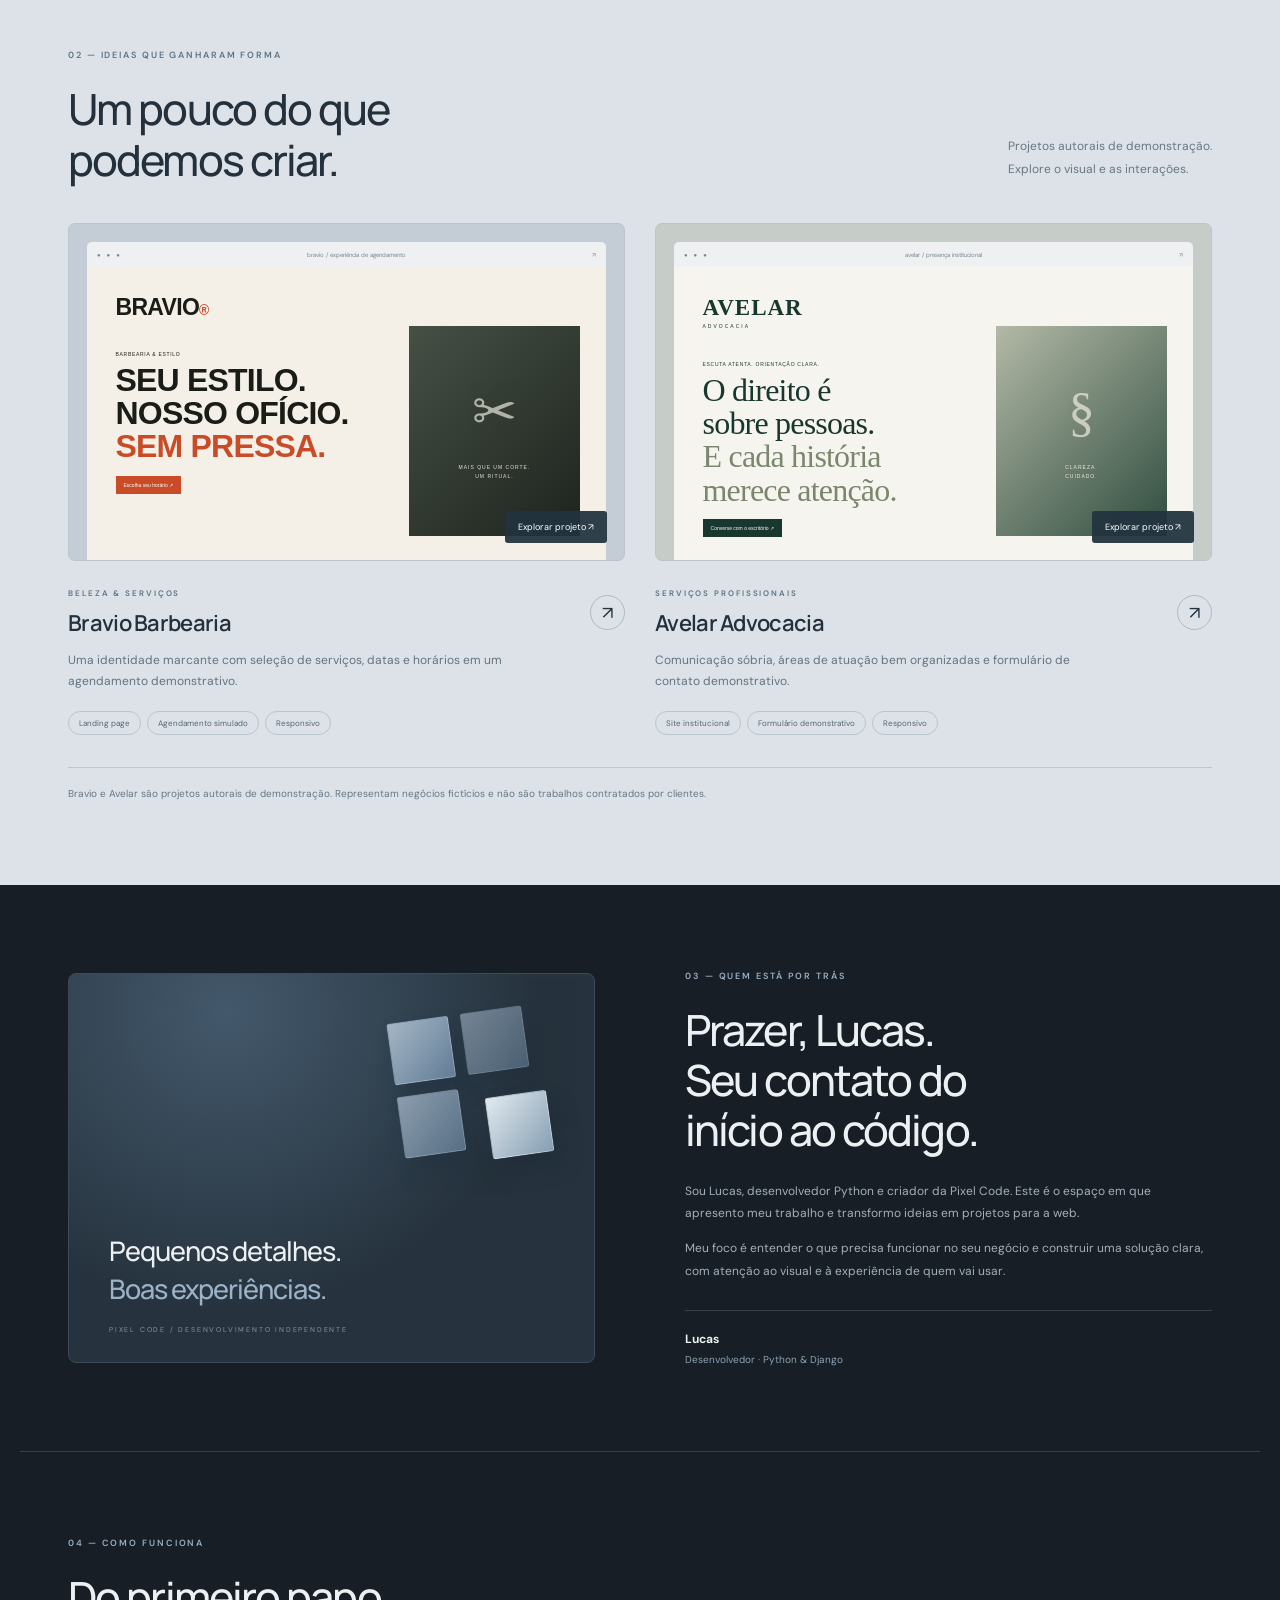
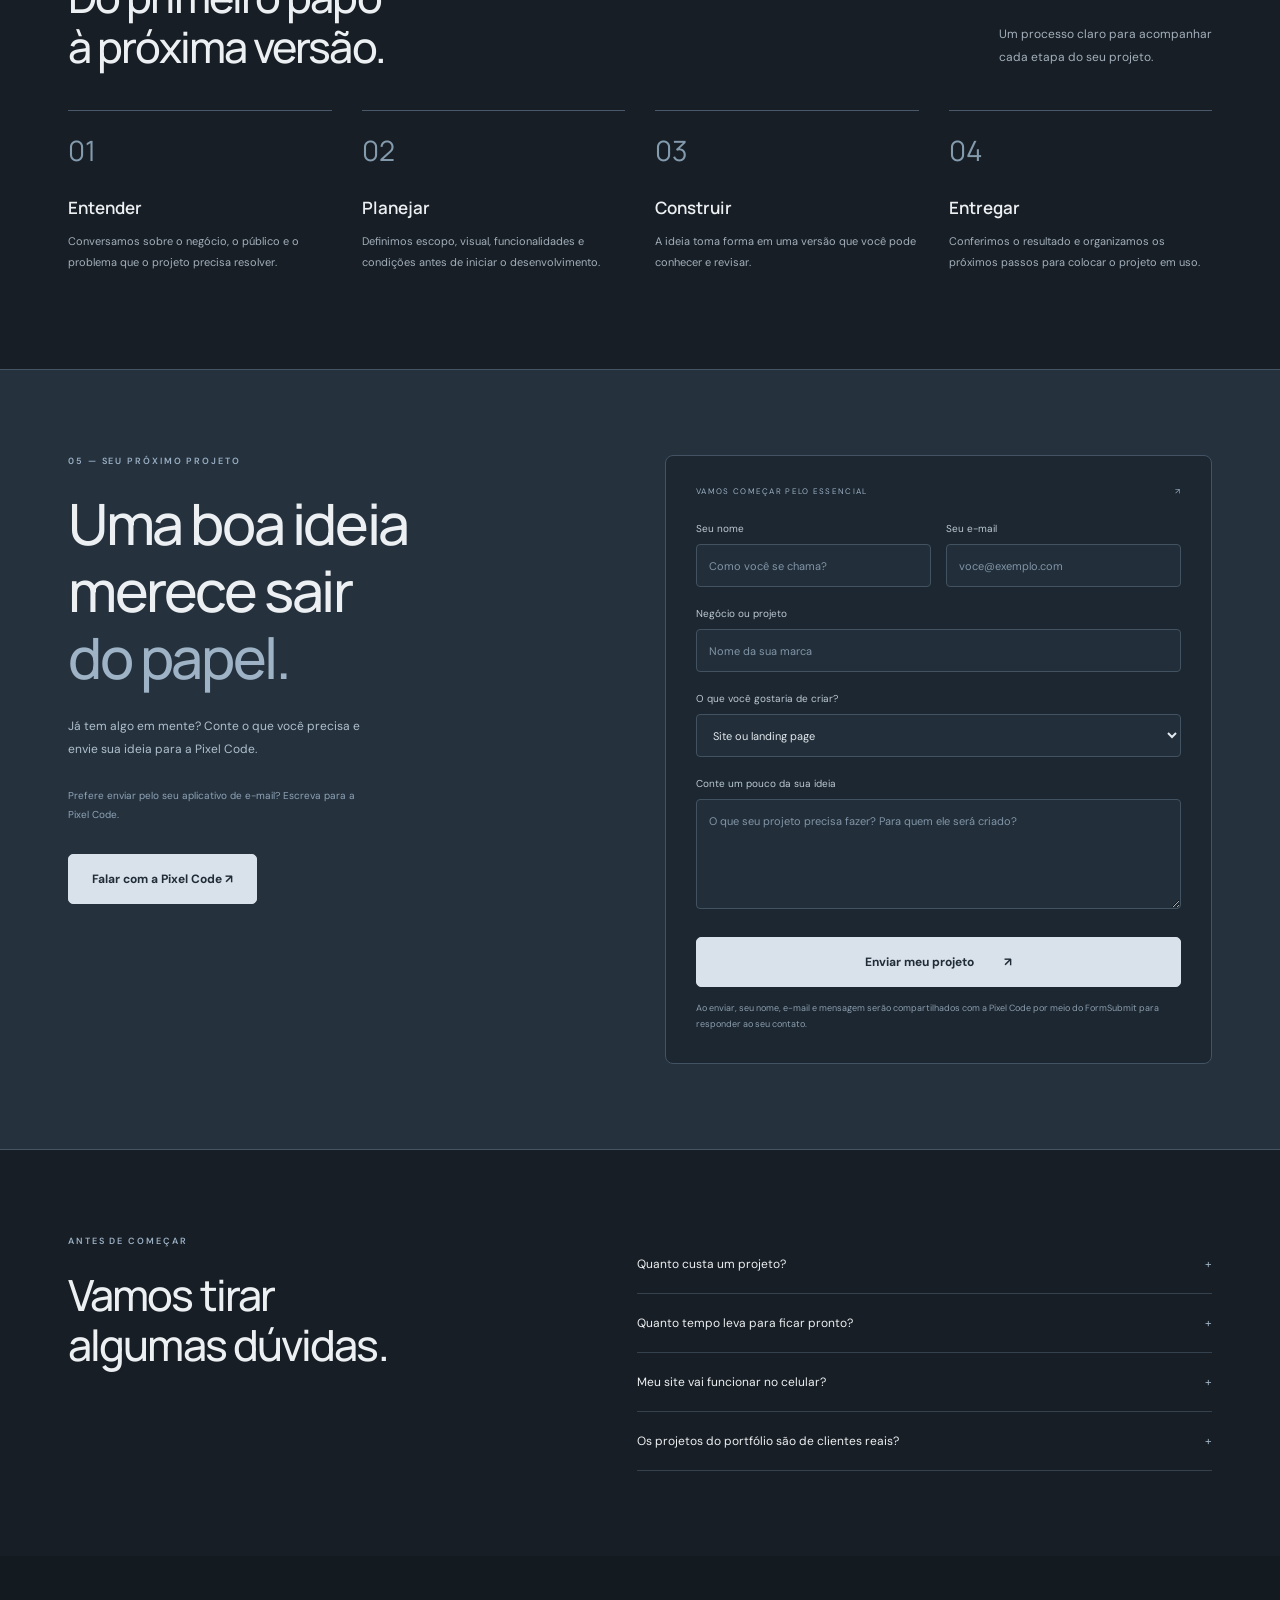
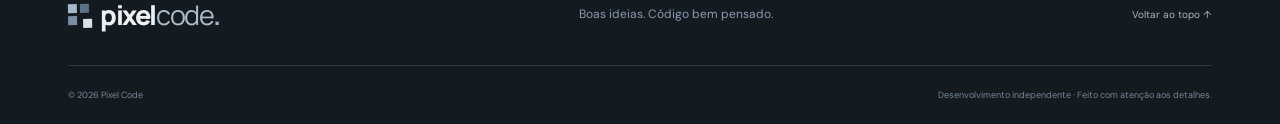
==== commit 86507b7a: "Add files via upload" ====
--- a/index.html
+++ b/index.html
@@ -5,6 +5,10 @@
 <section id="projetos" class="projects section"><div class="wrap"><div class="section-head"><div><p class="eyebrow">02 — IDEIAS QUE GANHARAM FORMA</p><h2>Um pouco do que<br>podemos criar.</h2></div><p>Projetos autorais de demonstração.<br>Explore o visual e as interações.</p></div><div class="project-grid"><article class="project"><a class="project-preview bravio" href="./projetos/bravio/" target="_blank" rel="noopener" aria-label="Abrir demonstração Bravio Barbearia"><div class="browser-top"><span>● ● ●</span><span>bravio / experiência de agendamento</span><span>↗</span></div><div class="project-cover cover-bravio" aria-hidden="true"><div class="cover-brand">BRAVIO<span>®</span></div><div class="cover-content"><span>BARBEARIA & ESTILO</span><strong>Seu estilo.<br>Nosso ofício.<br><em>Sem pressa.</em></strong><span class="cover-cta">Escolha seu horário ↗</span></div><div class="cover-art"><span>✂</span><small>MAIS QUE UM CORTE.<br>UM RITUAL.</small></div></div><span class="preview-open">Explorar projeto ↗</span></a><div class="project-meta"><div><p class="eyebrow">BELEZA & SERVIÇOS</p><h3>Bravio Barbearia</h3></div><a href="./projetos/bravio/" target="_blank" rel="noopener" aria-label="Abrir projeto Bravio">↗</a></div><p class="project-description">Uma identidade marcante com seleção de serviços, datas e horários em um agendamento demonstrativo.</p><div class="chips"><span>Landing page</span><span>Agendamento simulado</span><span>Responsivo</span></div></article><article class="project"><a class="project-preview avelar" href="./projetos/avelar/" target="_blank" rel="noopener" aria-label="Abrir demonstração Avelar Advocacia"><div class="browser-top"><span>● ● ●</span><span>avelar / presença institucional</span><span>↗</span></div><div class="project-cover cover-avelar" aria-hidden="true"><div class="cover-brand">AVELAR<small>ADVOCACIA</small></div><div class="cover-content"><span>ESCUTA ATENTA. ORIENTAÇÃO CLARA.</span><strong>O direito é<br>sobre pessoas.<br><em>E cada história<br>merece atenção.</em></strong><span class="cover-cta">Converse com o escritório ↗</span></div><div class="cover-art"><span>§</span><small>CLAREZA.<br>CUIDADO.</small></div></div><span class="preview-open">Explorar projeto ↗</span></a><div class="project-meta"><div><p class="eyebrow">SERVIÇOS PROFISSIONAIS</p><h3>Avelar Advocacia</h3></div><a href="./projetos/avelar/" target="_blank" rel="noopener" aria-label="Abrir projeto Avelar">↗</a></div><p class="project-description">Comunicação sóbria, áreas de atuação bem organizadas e formulário de contato demonstrativo.</p><div class="chips"><span>Site institucional</span><span>Formulário demonstrativo</span><span>Responsivo</span></div></article></div><p class="project-note">Bravio e Avelar são projetos autorais de demonstração. Representam negócios fictícios e não são trabalhos contratados por clientes.</p></div></section>
 <section id="sobre" class="wrap section about"><div class="about-art" aria-hidden="true"><div class="big-pixel"><i></i><i></i><i></i><i></i></div><p>Pequenos detalhes.<br><span>Boas experiências.</span></p><span class="art-index">PIXEL CODE / DESENVOLVIMENTO INDEPENDENTE</span></div><div class="about-copy"><p class="eyebrow">03 — QUEM ESTÁ POR TRÁS</p><h2>Prazer, Lucas.<br>Seu contato do<br>início ao código.</h2><p>Sou Lucas, desenvolvedor Python e criador da Pixel Code. Este é o espaço em que apresento meu trabalho e transformo ideias em projetos para a web.</p><p>Meu foco é entender o que precisa funcionar no seu negócio e construir uma solução clara, com atenção ao visual e à experiência de quem vai usar.</p><div class="about-sign"><b>Lucas</b><span>Desenvolvedor · Python & Django</span></div></div></section>
 <section class="wrap section process-section"><div class="section-head"><div><p class="eyebrow">04 — COMO FUNCIONA</p><h2>Do primeiro papo<br>à próxima versão.</h2></div><p>Um processo claro para acompanhar<br>cada etapa do seu projeto.</p></div><div class="process"><article><span>01</span><h3>Entender</h3><p>Conversamos sobre o negócio, o público e o problema que o projeto precisa resolver.</p></article><article><span>02</span><h3>Planejar</h3><p>Definimos escopo, visual, funcionalidades e condições antes de iniciar o desenvolvimento.</p></article><article><span>03</span><h3>Construir</h3><p>A ideia toma forma em uma versão que você pode conhecer e revisar.</p></article><article><span>04</span><h3>Entregar</h3><p>Conferimos o resultado e organizamos os próximos passos para colocar o projeto em uso.</p></article></div></section>
-<section id="contato" class="contact section"><div class="wrap contact-grid"><div><p class="eyebrow">05 — SEU PRÓXIMO PROJETO</p><h2>Uma boa ideia<br>merece sair<br><span>do papel.</span></h2><p class="contact-intro">Já tem algo em mente? Organize um resumo do que você precisa e dê o primeiro passo.</p><p class="contact-note" id="contact-note">Prepare seu briefing ou entre em contato: pixelc.contato@gmail.com.</p><a class="direct-contact button" id="direct-contact" href="mailto:pixelc.contato@gmail.com">Falar com a Pixel Code ↗</a></div><form id="brief-form" class="brief-form"><div class="form-head"><span>VAMOS COMEÇAR PELO ESSENCIAL</span><span>↗</span></div><div class="field-grid"><div><label for="name">Seu nome</label><input id="name" autocomplete="name" minlength="2" maxlength="80" placeholder="Como você se chama?" required></div><div><label for="business">Negócio ou projeto</label><input id="business" maxlength="100" placeholder="Nome da sua marca"></div><div class="wide"><label for="kind">O que você gostaria de criar?</label><select id="kind"><option>Site ou landing page</option><option>Sistema web</option><option>Melhorias em projeto existente</option><option>Ainda quero entender as possibilidades</option></select></div><div class="wide"><label for="idea">Conte um pouco da sua ideia</label><textarea id="idea" minlength="15" maxlength="2500" placeholder="O que seu projeto precisa fazer? Para quem ele será criado?" required></textarea></div></div><button class="button" type="submit">Baixar resumo do projeto <span>↓</span></button><p class="form-note">O resumo será baixado como arquivo de texto. Nenhuma informação é enviada ou armazenada neste site.</p><p class="status" id="status" role="status"></p></form></div></section>
+<section id="contato" class="contact section"><div class="wrap contact-grid"><div><p class="eyebrow">05 — SEU PRÓXIMO PROJETO</p><h2>Uma boa ideia<br>merece sair<br><span>do papel.</span></h2><p class="contact-intro">Já tem algo em mente? Conte o que você precisa e envie sua ideia para a Pixel Code.</p><p class="contact-note" id="contact-note">Envie sua mensagem pelo formulário ou escreva para pixelc.contato@gmail.com.</p><a class="direct-contact button" id="direct-contact" href="mailto:pixelc.contato@gmail.com">Falar com a Pixel Code ↗</a></div><form id="brief-form" class="brief-form" action="https://formsubmit.co/pixelc.contato@gmail.com" method="POST">
+<input type="hidden" name="_subject" value="Novo projeto — Portfólio Pixel Code">
+<input type="hidden" name="_template" value="table">
+<input type="hidden" name="_captcha" value="false">
+<div class="form-trap" aria-hidden="true"><label for="website">Deixe este campo vazio</label><input id="website" name="_honey" type="text" tabindex="-1" autocomplete="off"></div><div class="form-head"><span>VAMOS COMEÇAR PELO ESSENCIAL</span><span>↗</span></div><div class="field-grid"><div><label for="name">Seu nome</label><input id="name" name="name" autocomplete="name" minlength="2" maxlength="80" placeholder="Como você se chama?" required></div><div><label for="email">Seu e-mail</label><input id="email" name="email" type="email" autocomplete="email" maxlength="150" placeholder="voce@exemplo.com" required></div><div class="wide"><label for="business">Negócio ou projeto</label><input id="business" name="business" maxlength="100" placeholder="Nome da sua marca"></div><div class="wide"><label for="kind">O que você gostaria de criar?</label><select id="kind" name="kind"><option>Site ou landing page</option><option>Sistema web</option><option>Melhorias em projeto existente</option><option>Ainda quero entender as possibilidades</option></select></div><div class="wide"><label for="idea">Conte um pouco da sua ideia</label><textarea id="idea" name="message" minlength="15" maxlength="2500" placeholder="O que seu projeto precisa fazer? Para quem ele será criado?" required></textarea></div></div><button id="send-brief" class="button" type="submit">Enviar meu projeto <span aria-hidden="true">↗</span></button><p class="form-note">Ao enviar, seu nome, e-mail e mensagem serão compartilhados com a Pixel Code por meio do FormSubmit para responder ao seu contato.</p><p class="status" id="status" role="status" aria-live="polite" tabindex="-1"></p></form></div></section>
 <section class="wrap faq section"><div><p class="eyebrow">ANTES DE COMEÇAR</p><h2>Vamos tirar<br>algumas dúvidas.</h2></div><div><details><summary>Quanto custa um projeto?</summary><p>O valor depende das páginas, funcionalidades e integrações necessárias. O orçamento é definido após entender o escopo e os objetivos.</p></details><details><summary>Quanto tempo leva para ficar pronto?</summary><p>O prazo varia conforme o tamanho do projeto e a disponibilidade de textos e materiais. As etapas e as datas são combinadas antes do início.</p></details><details><summary>Meu site vai funcionar no celular?</summary><p>O layout é pensado para se adaptar a telas de celular, tablet e computador, com navegação e conteúdo adequados para cada formato.</p></details><details><summary>Os projetos do portfólio são de clientes reais?</summary><p>Bravio e Avelar são projetos autorais para demonstrar possibilidades de design e interação. Os formulários e agendamentos dessas páginas são simulações.</p></details></div></section></main>
 <footer class="footer"><div class="wrap"><div class="footer-top"><a class="logo" href="#inicio"><span class="mark" aria-hidden="true"><i></i><i></i><i></i><i></i></span>pixel<span>code</span><b>.</b></a><p>Boas ideias. Código bem pensado.</p><a href="#inicio">Voltar ao topo ↑</a></div><div class="footer-bottom"><span>© <span id="year"></span> Pixel Code</span><span>Desenvolvimento independente · Feito com atenção aos detalhes.</span></div></div></footer><script src="./script.js"></script></body></html>
--- a/styles.css
+++ b/styles.css
@@ -2,3 +2,5 @@
 
 /* Responsive project covers; no fixed-width embedded documents. */
 .project-grid>*{min-width:0}.project-preview{height:auto!important;padding:18px 18px 0!important;aspect-ratio:1.65;display:flex;flex-direction:column}.browser-top{flex-shrink:0}.project-cover{position:relative;flex:1;min-height:0;overflow:hidden;padding:5.5%;container-type:inline-size}.cover-bravio{background:#f4f0e7;color:#191c17}.cover-avelar{background:#f6f4ee;color:#18372f}.cover-brand{font:bold clamp(14px,2vw,23px)/1 Georgia,serif;letter-spacing:1px;position:relative;z-index:1}.cover-bravio .cover-brand{font-family:Impact,'Arial Narrow',sans-serif;letter-spacing:-.7px}.cover-brand>span{color:#c94b27;font-size:.6em}.cover-brand>small{display:block;font:5px Arial,sans-serif;letter-spacing:2px;margin-top:4px}.cover-content{position:relative;width:64%;z-index:1;margin-top:7%}.cover-content>span:first-child{display:block;font:5px Arial,sans-serif;letter-spacing:.7px;margin-bottom:7px}.cover-content strong{display:block;font:700 clamp(17px,2.7vw,32px)/1.04 Georgia,serif;letter-spacing:-.8px}.cover-bravio .cover-content strong{font-family:Impact,'Arial Narrow',sans-serif;text-transform:uppercase}.cover-content em{font-style:normal;color:#c94b27}.cover-avelar .cover-content strong{font-weight:400}.cover-avelar .cover-content em{color:#7b866e}.cover-cta{display:inline-block;margin-top:12px;padding:6px 8px;background:#c94b27;color:white;font:5px Arial,sans-serif}.cover-avelar .cover-cta{background:#18372f}.cover-art{position:absolute;right:5%;top:20%;bottom:8%;width:33%;background:linear-gradient(135deg,#465045,#1d241e);display:flex;flex-direction:column;align-items:center;justify-content:center;gap:20px;color:#e8e5dc}.cover-avelar .cover-art{background:linear-gradient(135deg,#b3b9a6,#304d40);color:#f0ecdf}.cover-art>span{font:54px Georgia,serif;opacity:.7}.cover-art small{font:5px/1.8 Arial,sans-serif;letter-spacing:1px;text-align:center}.preview-open{z-index:2}.project-preview .browser-top{gap:10px}.browser-top>span:nth-child(2){overflow:hidden;white-space:nowrap;text-overflow:ellipsis}@media(max-width:600px){.project-preview{aspect-ratio:1.4}.cover-content strong{font-size:clamp(19px,6vw,30px)}.cover-brand{font-size:19px}.cover-content{margin-top:7%}.cover-content>span:first-child{font-size:4.5px}.cover-art>span{font-size:48px}.preview-open{font-size:8px;padding:8px 10px;bottom:13px;right:13px}}
+
+.form-trap{position:absolute!important;left:-10000px!important;width:1px!important;height:1px!important;overflow:hidden!important}.brief-form .button:disabled{cursor:wait;opacity:.65;transform:none}.status[data-state="error"]{color:#f0b4ad}.status[data-state="success"]{color:#bbd7c8}.status:empty{display:none}
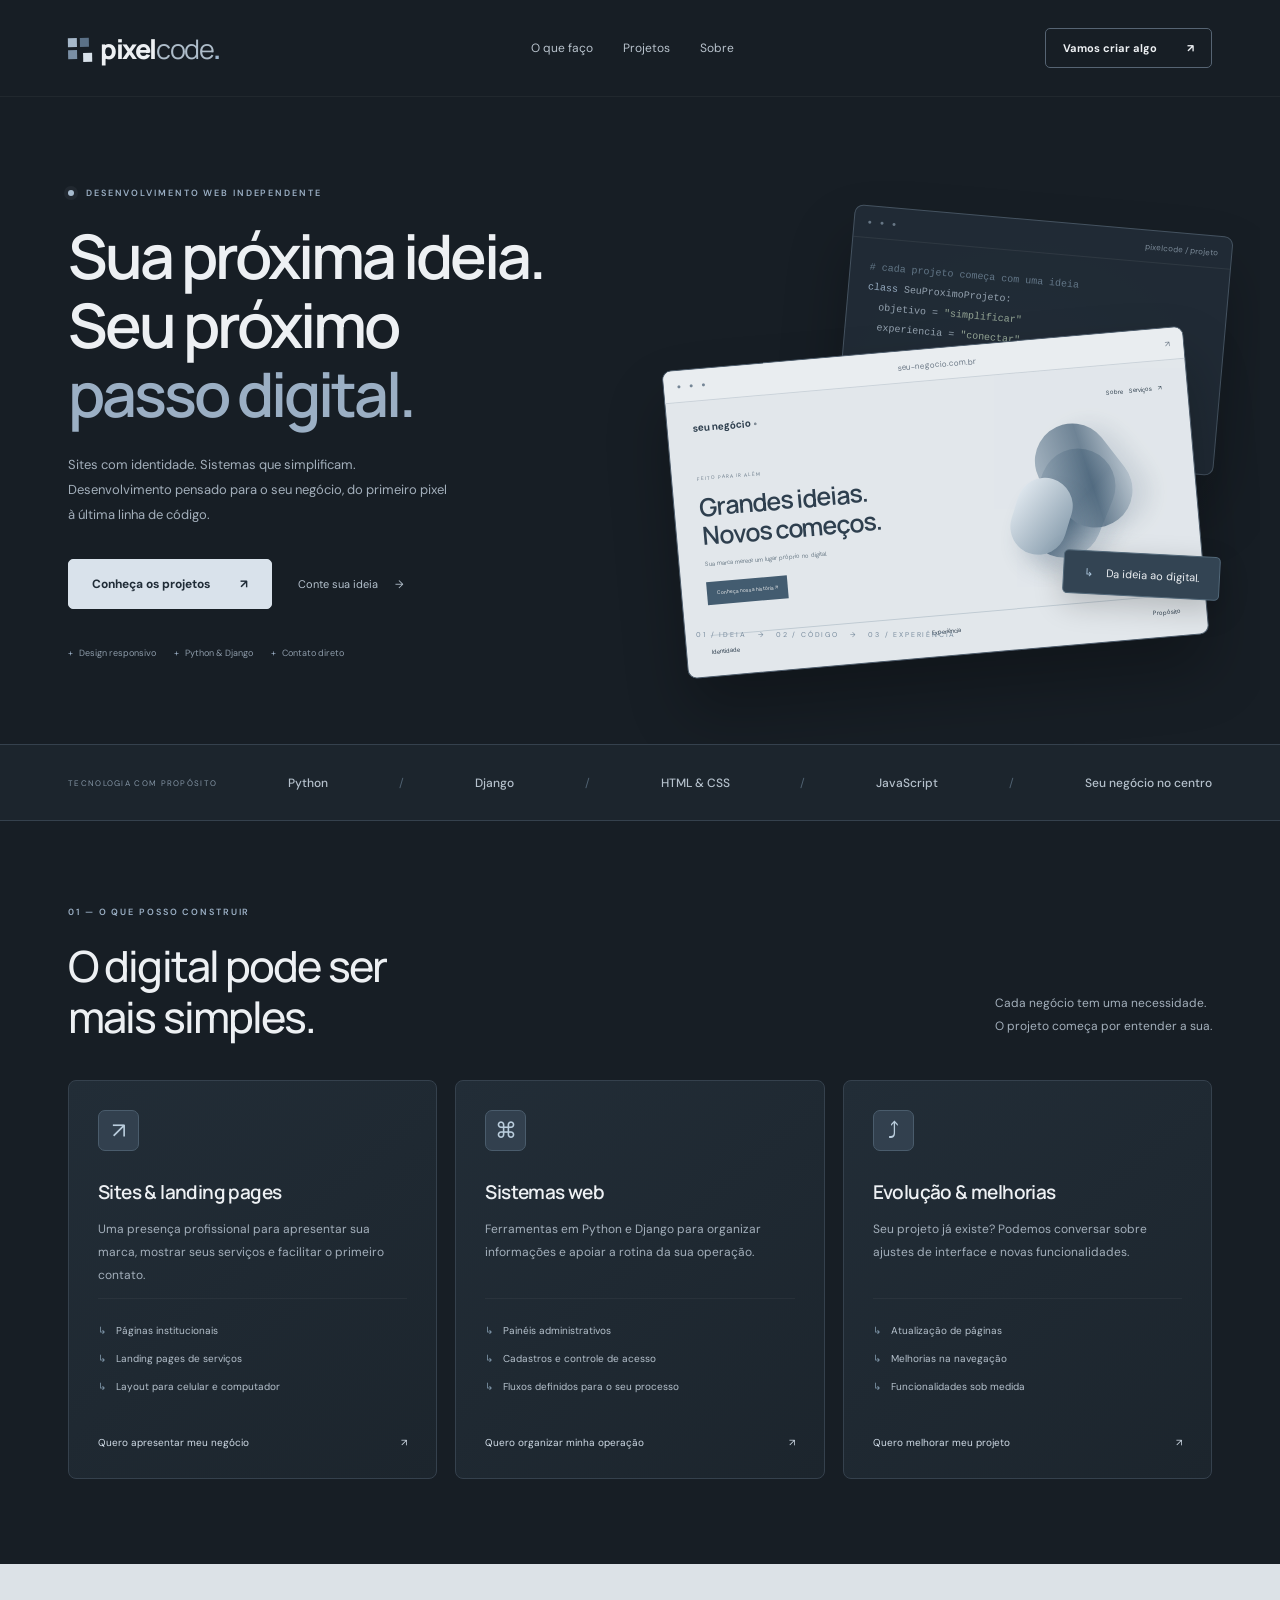
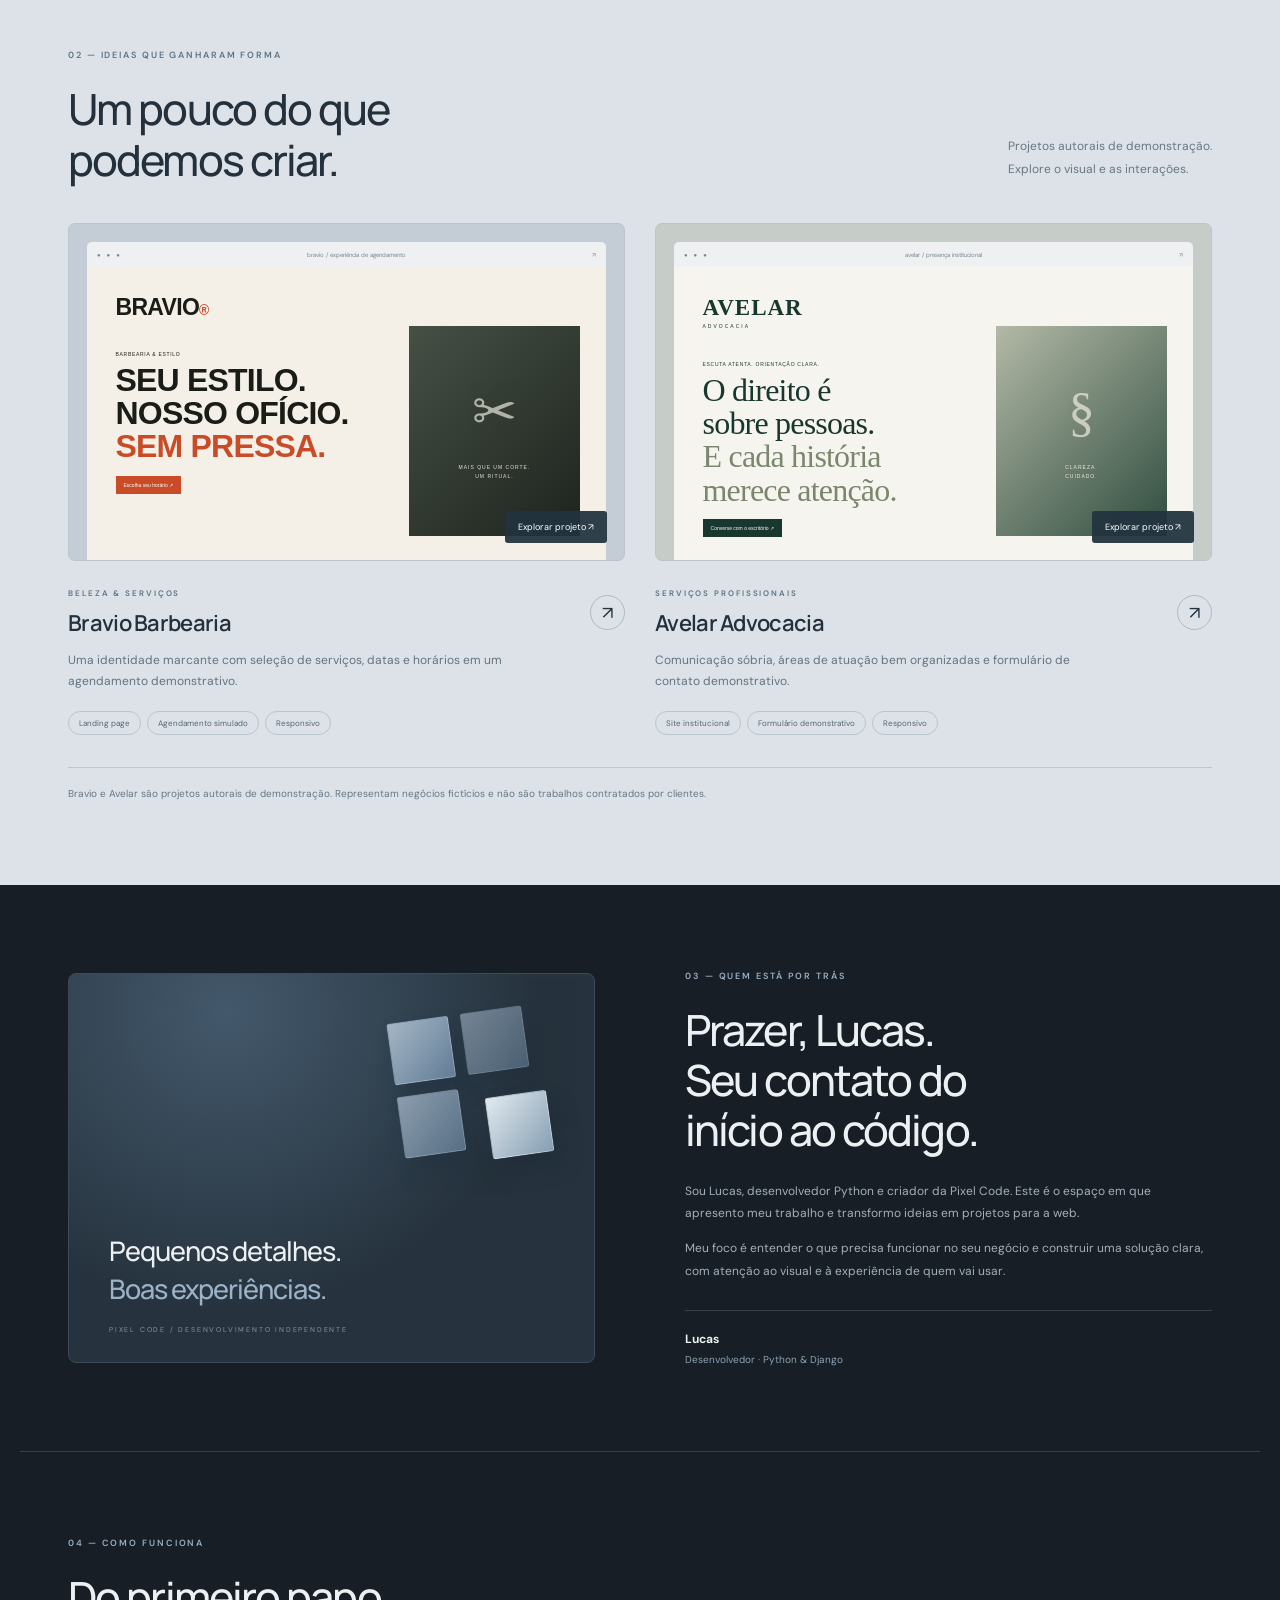
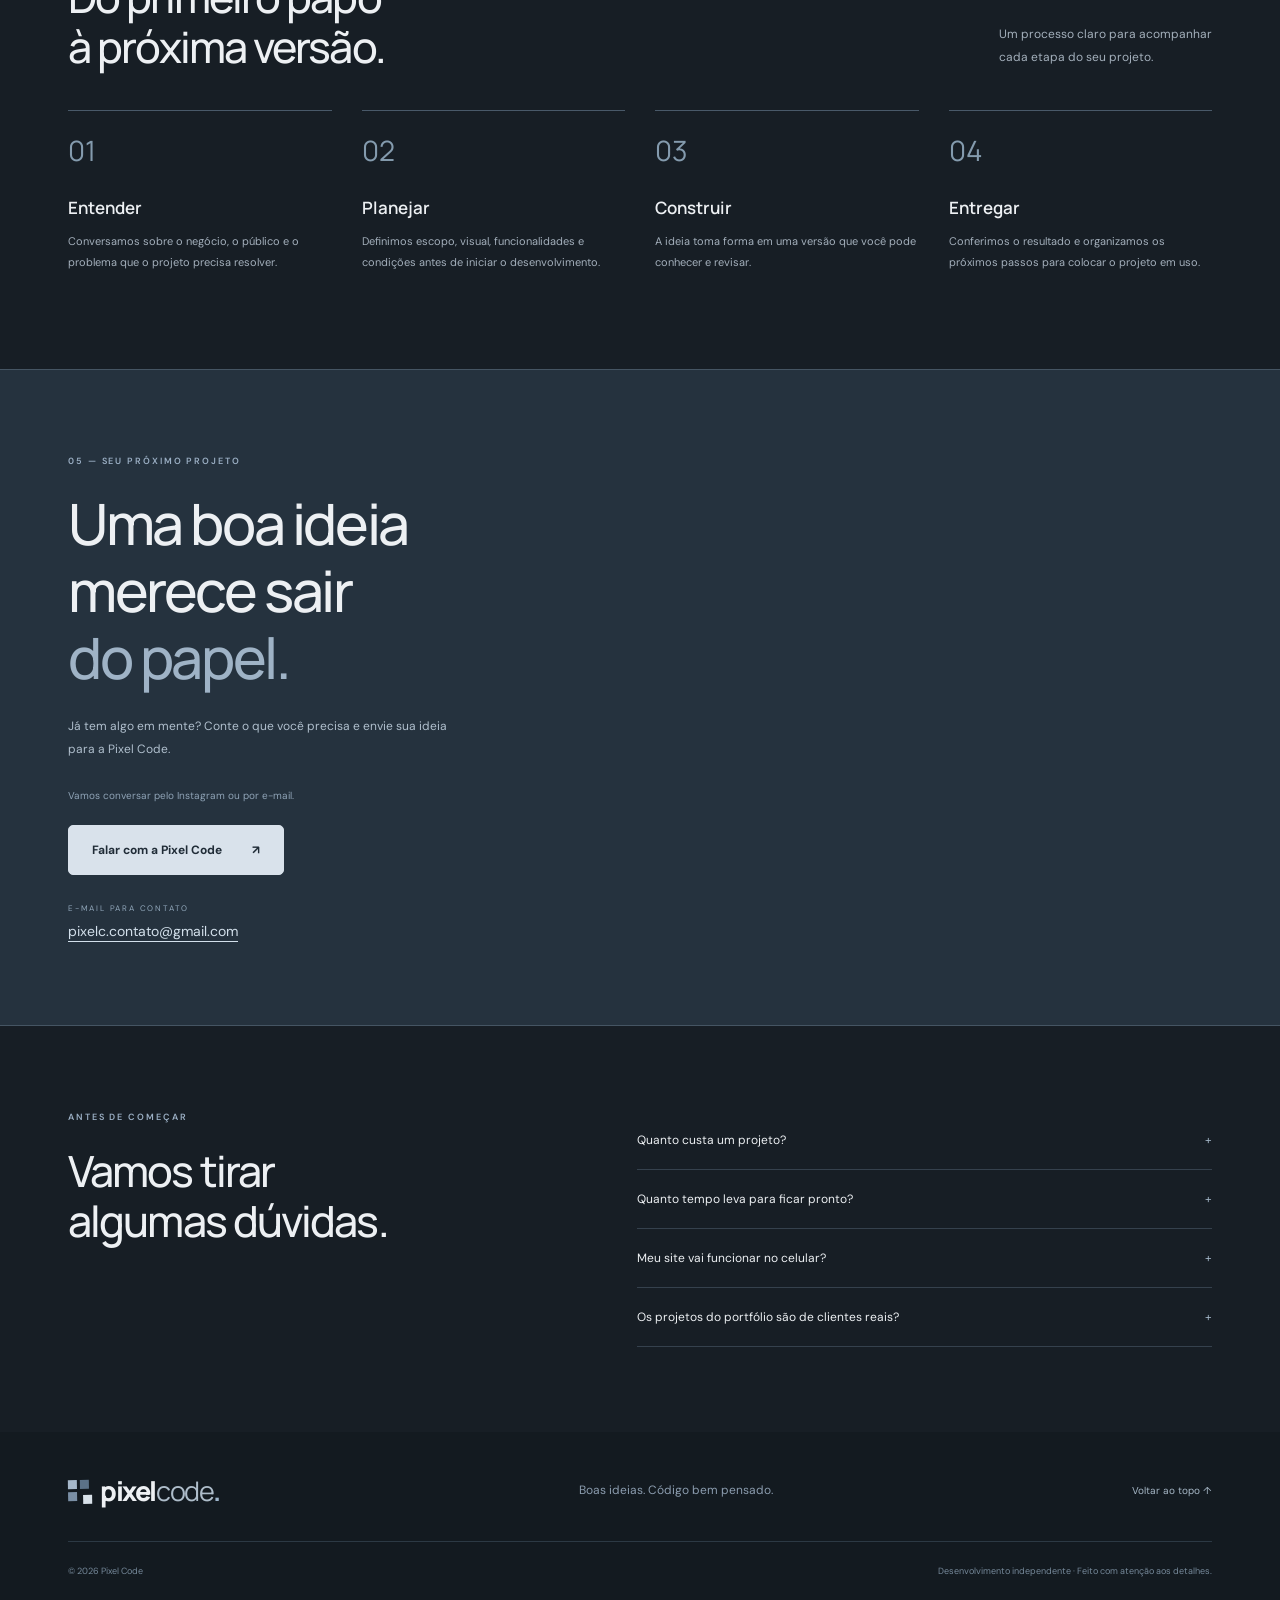
==== commit 92745532: "Add files via upload" ====
--- a/index.html
+++ b/index.html
@@ -1,14 +1,10 @@
 <!DOCTYPE html><html lang="pt-BR"><head><meta charset="UTF-8"><meta name="viewport" content="width=device-width, initial-scale=1"><meta name="theme-color" content="#171e25"><meta name="description" content="Portfólio Pixel Code: projetos de sites, landing pages e sistemas web desenvolvidos com Python e Django."><title>Pixel Code — Da ideia ao digital.</title><link rel="preconnect" href="https://fonts.googleapis.com"><link href="https://fonts.googleapis.com/css2?family=DM+Sans:wght@400;500;600;700&family=Manrope:wght@400;500;600;700;800&display=swap" rel="stylesheet"><link rel="stylesheet" href="./styles.css"><link rel="icon" href="./assets/favicon.svg" type="image/svg+xml"></head><body><header class="header"><nav class="wrap nav" aria-label="Navegação principal"><a class="logo" href="#inicio" aria-label="Pixel Code início"><span class="mark" aria-hidden="true"><i></i><i></i><i></i><i></i></span>pixel<span>code</span><b>.</b></a><div class="nav-links"><a href="#servicos">O que faço</a><a href="#projetos">Projetos</a><a href="#sobre">Sobre</a></div><a class="button small outline" href="#contato">Vamos criar algo <span>↗</span></a></nav></header>
 <main><section id="inicio" class="hero wrap"><div class="hero-copy"><p class="eyebrow"><span class="dot"></span> DESENVOLVIMENTO WEB INDEPENDENTE</p><h1>Sua próxima ideia.<br>Seu próximo<br><span>passo digital.</span></h1><p class="intro">Sites com identidade. Sistemas que simplificam.<br>Desenvolvimento pensado para o seu negócio, do primeiro pixel à última linha de código.</p><div class="hero-actions"><a href="#projetos" class="button">Conheça os projetos <span>↗</span></a><a href="#contato" class="text-link">Conte sua ideia <span>→</span></a></div><div class="hero-tags"><span>Design responsivo</span><span>Python & Django</span><span>Contato direto</span></div></div><div class="visual" aria-label="Ilustração de desenvolvimento de um site"><div class="orb"></div><div class="window back-window"><div class="window-bar"><span>● ● ●</span><span>pixelcode / projeto</span></div><div class="code"><span class="code-muted"># cada projeto começa com uma ideia</span><br><b>class</b> SeuProximoProjeto:<br>&nbsp;&nbsp;objetivo = <em>"simplificar"</em><br>&nbsp;&nbsp;experiencia = <em>"conectar"</em><br><br>&nbsp;&nbsp;<b>def</b> construir(self):<br>&nbsp;&nbsp;&nbsp;&nbsp;<b>return</b> ideia.em_realidade()</div></div><div class="window front-window"><div class="window-bar"><span>● ● ●</span><span>seu-negocio.com.br</span><span>↗</span></div><div class="mini-site"><div class="mini-nav"><b>seu negócio<span>®</span></b><span>Sobre &nbsp; Serviços &nbsp; ↗</span></div><div class="mini-body"><div><span class="mini-label">FEITO PARA IR ALÉM</span><h2>Grandes ideias.<br>Novos começos.</h2><p>Sua marca merece um lugar próprio no digital.</p><span class="mini-btn">Conheça nossa história ↗</span></div><div class="sculpture"><div></div><div></div><div></div></div></div><div class="mini-bottom"><span>Identidade</span><span>Experiência</span><span>Propósito</span></div></div></div><div class="floating-label"><span>↳</span> Da ideia ao digital.</div><span class="coordinate">01 / IDEIA &nbsp; → &nbsp; 02 / CÓDIGO &nbsp; → &nbsp; 03 / EXPERIÊNCIA</span></div></section>
 <div class="tech-strip"><div class="wrap"><span>TECNOLOGIA COM PROPÓSITO</span><b>Python</b><i>/</i><b>Django</b><i>/</i><b>HTML & CSS</b><i>/</i><b>JavaScript</b><i>/</i><b>Seu negócio no centro</b></div></div>
-<section id="servicos" class="wrap section"><div class="section-head"><div><p class="eyebrow">01 — O QUE POSSO CONSTRUIR</p><h2>O digital pode ser<br>mais simples.</h2></div><p>Cada negócio tem uma necessidade.<br>O projeto começa por entender a sua.</p></div><div class="services"><article><span class="service-icon">↗</span><h3>Sites & landing pages</h3><p>Uma presença profissional para apresentar sua marca, mostrar seus serviços e facilitar o primeiro contato.</p><ul><li>Páginas institucionais</li><li>Landing pages de serviços</li><li>Layout para celular e computador</li></ul><a href="#contato" data-kind="Site ou landing page">Quero apresentar meu negócio <span>↗</span></a></article><article><span class="service-icon">⌘</span><h3>Sistemas web</h3><p>Ferramentas em Python e Django para organizar informações e apoiar a rotina da sua operação.</p><ul><li>Painéis administrativos</li><li>Cadastros e controle de acesso</li><li>Fluxos definidos para o seu processo</li></ul><a href="#contato" data-kind="Sistema web">Quero organizar minha operação <span>↗</span></a></article><article><span class="service-icon">⤴</span><h3>Evolução & melhorias</h3><p>Seu projeto já existe? Podemos conversar sobre ajustes de interface e novas funcionalidades.</p><ul><li>Atualização de páginas</li><li>Melhorias na navegação</li><li>Funcionalidades sob medida</li></ul><a href="#contato" data-kind="Melhorias em projeto existente">Quero melhorar meu projeto <span>↗</span></a></article></div></section>
+<section id="servicos" class="wrap section"><div class="section-head"><div><p class="eyebrow">01 — O QUE POSSO CONSTRUIR</p><h2>O digital pode ser<br>mais simples.</h2></div><p>Cada negócio tem uma necessidade.<br>O projeto começa por entender a sua.</p></div><div class="services"><article><span class="service-icon">↗</span><h3>Sites & landing pages</h3><p>Uma presença profissional para apresentar sua marca, mostrar seus serviços e facilitar o primeiro contato.</p><ul><li>Páginas institucionais</li><li>Landing pages de serviços</li><li>Layout para celular e computador</li></ul><a href="#contato">Quero apresentar meu negócio <span>↗</span></a></article><article><span class="service-icon">⌘</span><h3>Sistemas web</h3><p>Ferramentas em Python e Django para organizar informações e apoiar a rotina da sua operação.</p><ul><li>Painéis administrativos</li><li>Cadastros e controle de acesso</li><li>Fluxos definidos para o seu processo</li></ul><a href="#contato">Quero organizar minha operação <span>↗</span></a></article><article><span class="service-icon">⤴</span><h3>Evolução & melhorias</h3><p>Seu projeto já existe? Podemos conversar sobre ajustes de interface e novas funcionalidades.</p><ul><li>Atualização de páginas</li><li>Melhorias na navegação</li><li>Funcionalidades sob medida</li></ul><a href="#contato">Quero melhorar meu projeto <span>↗</span></a></article></div></section>
 <section id="projetos" class="projects section"><div class="wrap"><div class="section-head"><div><p class="eyebrow">02 — IDEIAS QUE GANHARAM FORMA</p><h2>Um pouco do que<br>podemos criar.</h2></div><p>Projetos autorais de demonstração.<br>Explore o visual e as interações.</p></div><div class="project-grid"><article class="project"><a class="project-preview bravio" href="./projetos/bravio/" target="_blank" rel="noopener" aria-label="Abrir demonstração Bravio Barbearia"><div class="browser-top"><span>● ● ●</span><span>bravio / experiência de agendamento</span><span>↗</span></div><div class="project-cover cover-bravio" aria-hidden="true"><div class="cover-brand">BRAVIO<span>®</span></div><div class="cover-content"><span>BARBEARIA & ESTILO</span><strong>Seu estilo.<br>Nosso ofício.<br><em>Sem pressa.</em></strong><span class="cover-cta">Escolha seu horário ↗</span></div><div class="cover-art"><span>✂</span><small>MAIS QUE UM CORTE.<br>UM RITUAL.</small></div></div><span class="preview-open">Explorar projeto ↗</span></a><div class="project-meta"><div><p class="eyebrow">BELEZA & SERVIÇOS</p><h3>Bravio Barbearia</h3></div><a href="./projetos/bravio/" target="_blank" rel="noopener" aria-label="Abrir projeto Bravio">↗</a></div><p class="project-description">Uma identidade marcante com seleção de serviços, datas e horários em um agendamento demonstrativo.</p><div class="chips"><span>Landing page</span><span>Agendamento simulado</span><span>Responsivo</span></div></article><article class="project"><a class="project-preview avelar" href="./projetos/avelar/" target="_blank" rel="noopener" aria-label="Abrir demonstração Avelar Advocacia"><div class="browser-top"><span>● ● ●</span><span>avelar / presença institucional</span><span>↗</span></div><div class="project-cover cover-avelar" aria-hidden="true"><div class="cover-brand">AVELAR<small>ADVOCACIA</small></div><div class="cover-content"><span>ESCUTA ATENTA. ORIENTAÇÃO CLARA.</span><strong>O direito é<br>sobre pessoas.<br><em>E cada história<br>merece atenção.</em></strong><span class="cover-cta">Converse com o escritório ↗</span></div><div class="cover-art"><span>§</span><small>CLAREZA.<br>CUIDADO.</small></div></div><span class="preview-open">Explorar projeto ↗</span></a><div class="project-meta"><div><p class="eyebrow">SERVIÇOS PROFISSIONAIS</p><h3>Avelar Advocacia</h3></div><a href="./projetos/avelar/" target="_blank" rel="noopener" aria-label="Abrir projeto Avelar">↗</a></div><p class="project-description">Comunicação sóbria, áreas de atuação bem organizadas e formulário de contato demonstrativo.</p><div class="chips"><span>Site institucional</span><span>Formulário demonstrativo</span><span>Responsivo</span></div></article></div><p class="project-note">Bravio e Avelar são projetos autorais de demonstração. Representam negócios fictícios e não são trabalhos contratados por clientes.</p></div></section>
 <section id="sobre" class="wrap section about"><div class="about-art" aria-hidden="true"><div class="big-pixel"><i></i><i></i><i></i><i></i></div><p>Pequenos detalhes.<br><span>Boas experiências.</span></p><span class="art-index">PIXEL CODE / DESENVOLVIMENTO INDEPENDENTE</span></div><div class="about-copy"><p class="eyebrow">03 — QUEM ESTÁ POR TRÁS</p><h2>Prazer, Lucas.<br>Seu contato do<br>início ao código.</h2><p>Sou Lucas, desenvolvedor Python e criador da Pixel Code. Este é o espaço em que apresento meu trabalho e transformo ideias em projetos para a web.</p><p>Meu foco é entender o que precisa funcionar no seu negócio e construir uma solução clara, com atenção ao visual e à experiência de quem vai usar.</p><div class="about-sign"><b>Lucas</b><span>Desenvolvedor · Python & Django</span></div></div></section>
 <section class="wrap section process-section"><div class="section-head"><div><p class="eyebrow">04 — COMO FUNCIONA</p><h2>Do primeiro papo<br>à próxima versão.</h2></div><p>Um processo claro para acompanhar<br>cada etapa do seu projeto.</p></div><div class="process"><article><span>01</span><h3>Entender</h3><p>Conversamos sobre o negócio, o público e o problema que o projeto precisa resolver.</p></article><article><span>02</span><h3>Planejar</h3><p>Definimos escopo, visual, funcionalidades e condições antes de iniciar o desenvolvimento.</p></article><article><span>03</span><h3>Construir</h3><p>A ideia toma forma em uma versão que você pode conhecer e revisar.</p></article><article><span>04</span><h3>Entregar</h3><p>Conferimos o resultado e organizamos os próximos passos para colocar o projeto em uso.</p></article></div></section>
-<section id="contato" class="contact section"><div class="wrap contact-grid"><div><p class="eyebrow">05 — SEU PRÓXIMO PROJETO</p><h2>Uma boa ideia<br>merece sair<br><span>do papel.</span></h2><p class="contact-intro">Já tem algo em mente? Conte o que você precisa e envie sua ideia para a Pixel Code.</p><p class="contact-note" id="contact-note">Envie sua mensagem pelo formulário ou escreva para pixelc.contato@gmail.com.</p><a class="direct-contact button" id="direct-contact" href="mailto:pixelc.contato@gmail.com">Falar com a Pixel Code ↗</a></div><form id="brief-form" class="brief-form" action="https://formsubmit.co/pixelc.contato@gmail.com" method="POST">
-<input type="hidden" name="_subject" value="Novo projeto — Portfólio Pixel Code">
-<input type="hidden" name="_template" value="table">
-<input type="hidden" name="_captcha" value="false">
-<div class="form-trap" aria-hidden="true"><label for="website">Deixe este campo vazio</label><input id="website" name="_honey" type="text" tabindex="-1" autocomplete="off"></div><div class="form-head"><span>VAMOS COMEÇAR PELO ESSENCIAL</span><span>↗</span></div><div class="field-grid"><div><label for="name">Seu nome</label><input id="name" name="name" autocomplete="name" minlength="2" maxlength="80" placeholder="Como você se chama?" required></div><div><label for="email">Seu e-mail</label><input id="email" name="email" type="email" autocomplete="email" maxlength="150" placeholder="voce@exemplo.com" required></div><div class="wide"><label for="business">Negócio ou projeto</label><input id="business" name="business" maxlength="100" placeholder="Nome da sua marca"></div><div class="wide"><label for="kind">O que você gostaria de criar?</label><select id="kind" name="kind"><option>Site ou landing page</option><option>Sistema web</option><option>Melhorias em projeto existente</option><option>Ainda quero entender as possibilidades</option></select></div><div class="wide"><label for="idea">Conte um pouco da sua ideia</label><textarea id="idea" name="message" minlength="15" maxlength="2500" placeholder="O que seu projeto precisa fazer? Para quem ele será criado?" required></textarea></div></div><button id="send-brief" class="button" type="submit">Enviar meu projeto <span aria-hidden="true">↗</span></button><p class="form-note">Ao enviar, seu nome, e-mail e mensagem serão compartilhados com a Pixel Code por meio do FormSubmit para responder ao seu contato.</p><p class="status" id="status" role="status" aria-live="polite" tabindex="-1"></p></form></div></section>
+<section id="contato" class="contact section"><div class="wrap contact-simple"><div><p class="eyebrow">05 — SEU PRÓXIMO PROJETO</p><h2>Uma boa ideia<br>merece sair<br><span>do papel.</span></h2><p class="contact-intro">Já tem algo em mente? Conte o que você precisa e envie sua ideia para a Pixel Code.</p><p class="contact-note">Vamos conversar pelo Instagram ou por e-mail.</p><a class="direct-contact button" href="https://www.instagram.com/somospixelcode/" target="_blank" rel="noopener noreferrer">Falar com a Pixel Code <span aria-hidden="true">↗</span></a><div class="contact-email"><span>E-MAIL PARA CONTATO</span><a href="mailto:pixelc.contato@gmail.com">pixelc.contato@gmail.com</a></div></div></div></section>
 <section class="wrap faq section"><div><p class="eyebrow">ANTES DE COMEÇAR</p><h2>Vamos tirar<br>algumas dúvidas.</h2></div><div><details><summary>Quanto custa um projeto?</summary><p>O valor depende das páginas, funcionalidades e integrações necessárias. O orçamento é definido após entender o escopo e os objetivos.</p></details><details><summary>Quanto tempo leva para ficar pronto?</summary><p>O prazo varia conforme o tamanho do projeto e a disponibilidade de textos e materiais. As etapas e as datas são combinadas antes do início.</p></details><details><summary>Meu site vai funcionar no celular?</summary><p>O layout é pensado para se adaptar a telas de celular, tablet e computador, com navegação e conteúdo adequados para cada formato.</p></details><details><summary>Os projetos do portfólio são de clientes reais?</summary><p>Bravio e Avelar são projetos autorais para demonstrar possibilidades de design e interação. Os formulários e agendamentos dessas páginas são simulações.</p></details></div></section></main>
 <footer class="footer"><div class="wrap"><div class="footer-top"><a class="logo" href="#inicio"><span class="mark" aria-hidden="true"><i></i><i></i><i></i><i></i></span>pixel<span>code</span><b>.</b></a><p>Boas ideias. Código bem pensado.</p><a href="#inicio">Voltar ao topo ↑</a></div><div class="footer-bottom"><span>© <span id="year"></span> Pixel Code</span><span>Desenvolvimento independente · Feito com atenção aos detalhes.</span></div></div></footer><script src="./script.js"></script></body></html>
--- a/styles.css
+++ b/styles.css
@@ -3,4 +3,5 @@
 /* Responsive project covers; no fixed-width embedded documents. */
 .project-grid>*{min-width:0}.project-preview{height:auto!important;padding:18px 18px 0!important;aspect-ratio:1.65;display:flex;flex-direction:column}.browser-top{flex-shrink:0}.project-cover{position:relative;flex:1;min-height:0;overflow:hidden;padding:5.5%;container-type:inline-size}.cover-bravio{background:#f4f0e7;color:#191c17}.cover-avelar{background:#f6f4ee;color:#18372f}.cover-brand{font:bold clamp(14px,2vw,23px)/1 Georgia,serif;letter-spacing:1px;position:relative;z-index:1}.cover-bravio .cover-brand{font-family:Impact,'Arial Narrow',sans-serif;letter-spacing:-.7px}.cover-brand>span{color:#c94b27;font-size:.6em}.cover-brand>small{display:block;font:5px Arial,sans-serif;letter-spacing:2px;margin-top:4px}.cover-content{position:relative;width:64%;z-index:1;margin-top:7%}.cover-content>span:first-child{display:block;font:5px Arial,sans-serif;letter-spacing:.7px;margin-bottom:7px}.cover-content strong{display:block;font:700 clamp(17px,2.7vw,32px)/1.04 Georgia,serif;letter-spacing:-.8px}.cover-bravio .cover-content strong{font-family:Impact,'Arial Narrow',sans-serif;text-transform:uppercase}.cover-content em{font-style:normal;color:#c94b27}.cover-avelar .cover-content strong{font-weight:400}.cover-avelar .cover-content em{color:#7b866e}.cover-cta{display:inline-block;margin-top:12px;padding:6px 8px;background:#c94b27;color:white;font:5px Arial,sans-serif}.cover-avelar .cover-cta{background:#18372f}.cover-art{position:absolute;right:5%;top:20%;bottom:8%;width:33%;background:linear-gradient(135deg,#465045,#1d241e);display:flex;flex-direction:column;align-items:center;justify-content:center;gap:20px;color:#e8e5dc}.cover-avelar .cover-art{background:linear-gradient(135deg,#b3b9a6,#304d40);color:#f0ecdf}.cover-art>span{font:54px Georgia,serif;opacity:.7}.cover-art small{font:5px/1.8 Arial,sans-serif;letter-spacing:1px;text-align:center}.preview-open{z-index:2}.project-preview .browser-top{gap:10px}.browser-top>span:nth-child(2){overflow:hidden;white-space:nowrap;text-overflow:ellipsis}@media(max-width:600px){.project-preview{aspect-ratio:1.4}.cover-content strong{font-size:clamp(19px,6vw,30px)}.cover-brand{font-size:19px}.cover-content{margin-top:7%}.cover-content>span:first-child{font-size:4.5px}.cover-art>span{font-size:48px}.preview-open{font-size:8px;padding:8px 10px;bottom:13px;right:13px}}
 
-.form-trap{position:absolute!important;left:-10000px!important;width:1px!important;height:1px!important;overflow:hidden!important}.brief-form .button:disabled{cursor:wait;opacity:.65;transform:none}.status[data-state="error"]{color:#f0b4ad}.status[data-state="success"]{color:#bbd7c8}.status:empty{display:none}
+/* Contato direto da Pixel Code. */
+.contact-simple{display:block}.contact-simple>div{max-width:750px}.contact-simple .contact-intro{max-width:400px}.contact-simple .contact-note{max-width:100%;margin-bottom:0}.contact-email{margin-top:28px;display:flex;flex-direction:column;gap:9px}.contact-email>span{font-size:8px;letter-spacing:1.8px;color:#91a7ba}.contact-email>a{font-size:14px;color:#d3e0eb;overflow-wrap:anywhere;text-decoration:underline;text-underline-offset:5px}.contact-email>a:hover{color:#fff}@media(max-width:600px){.contact-simple .contact-intro{max-width:100%}.contact-email>a{font-size:13px}}
